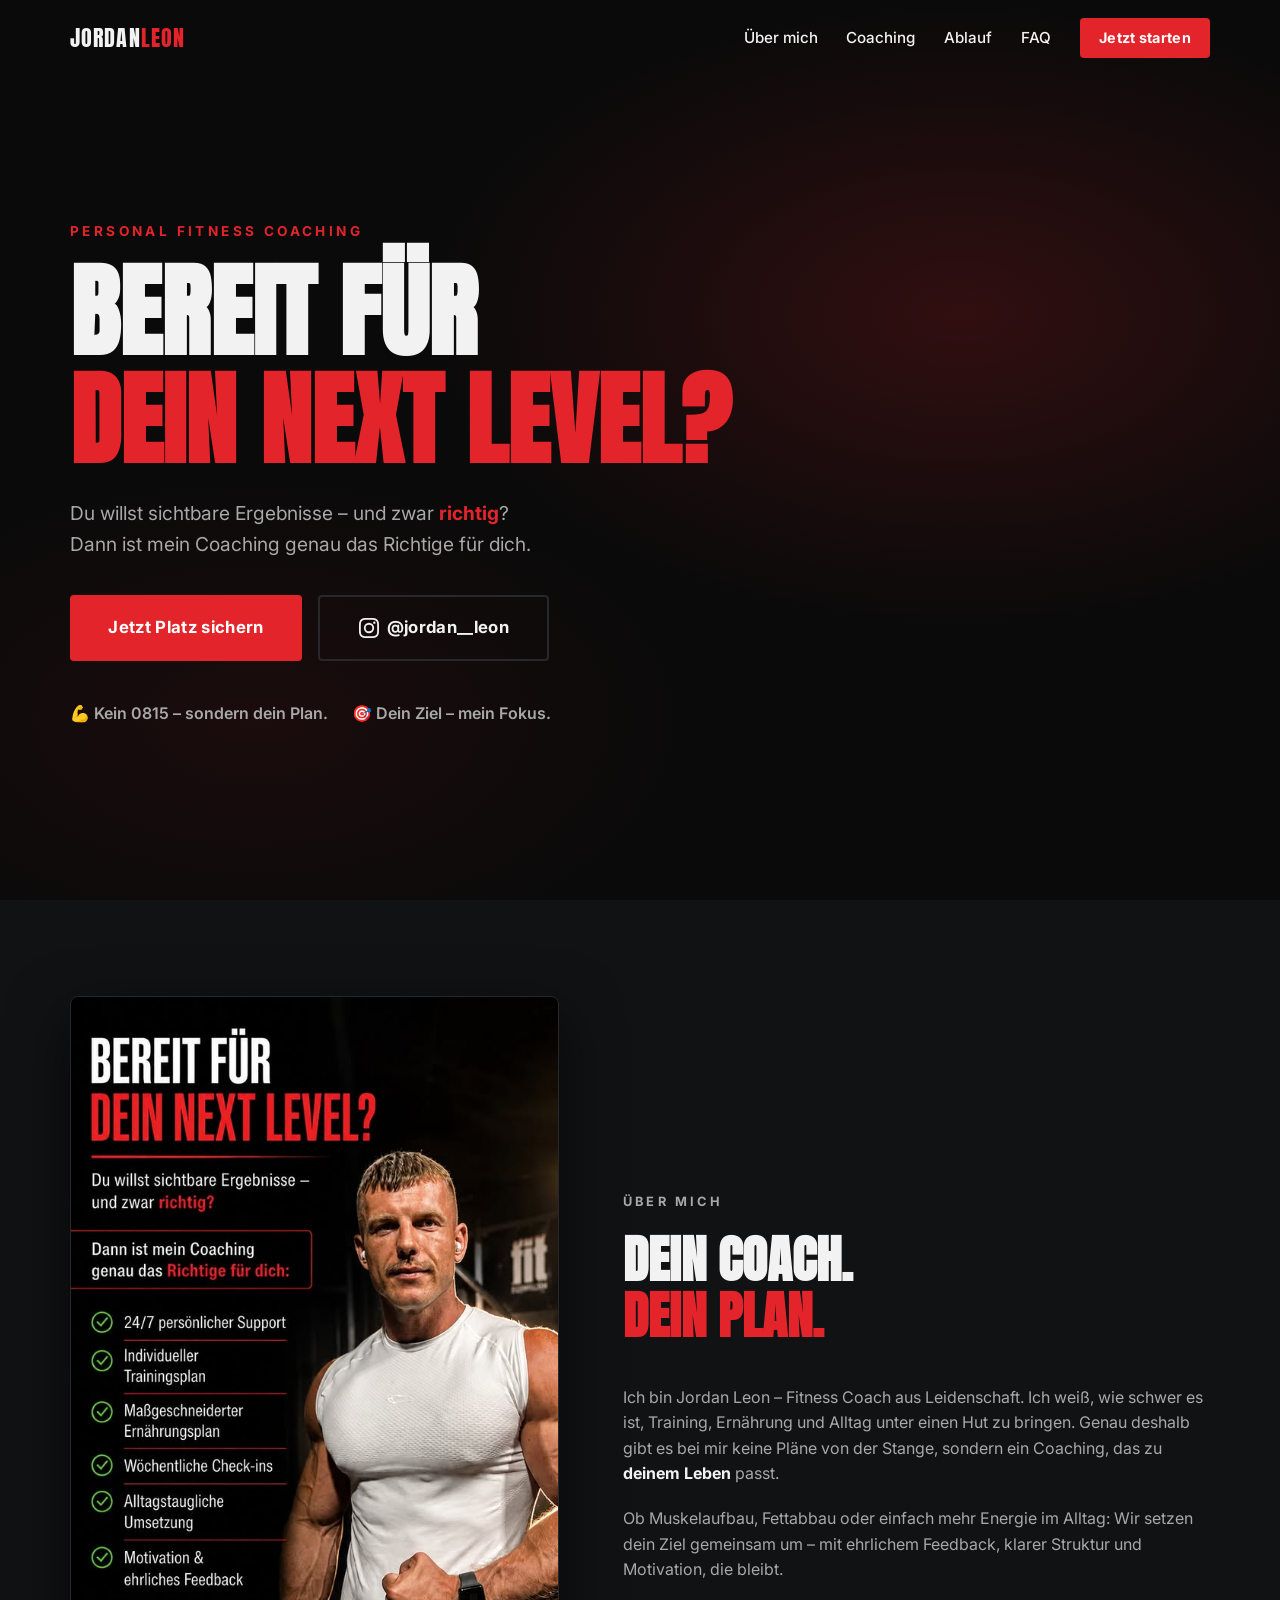
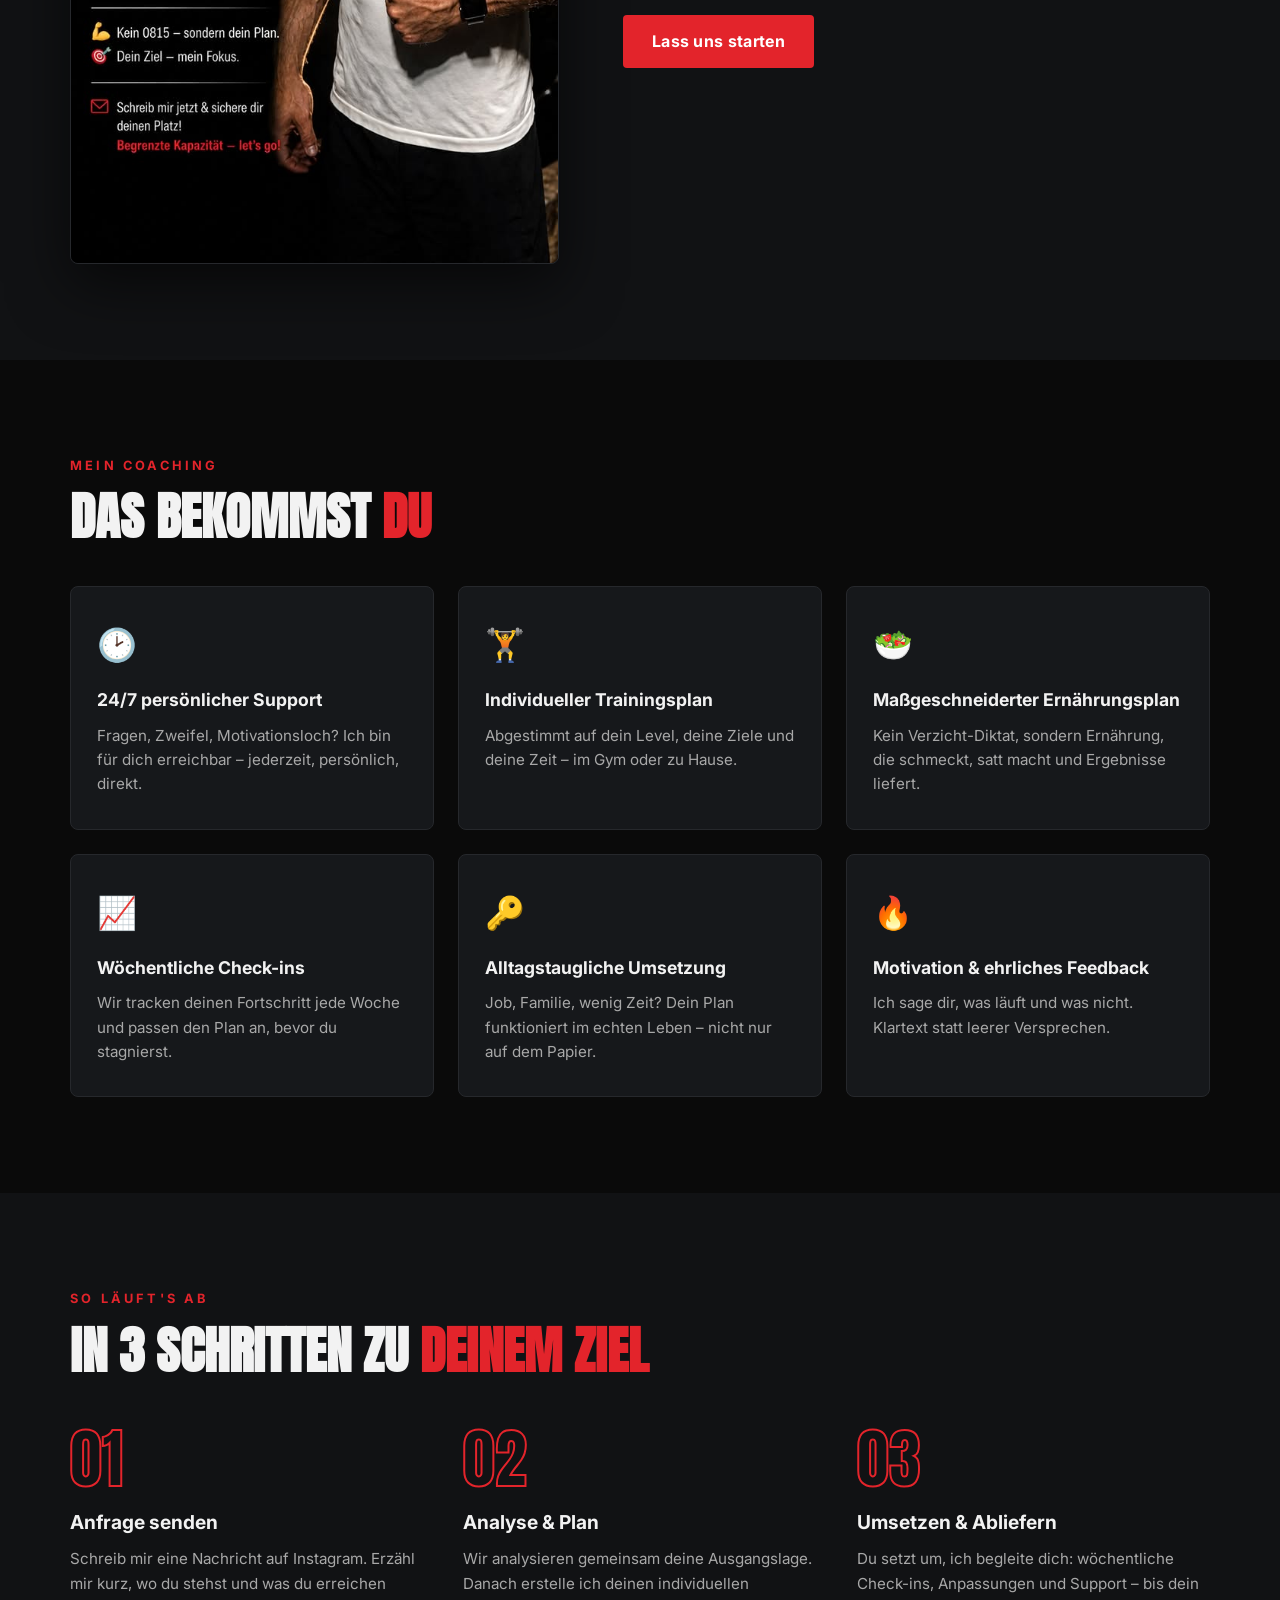
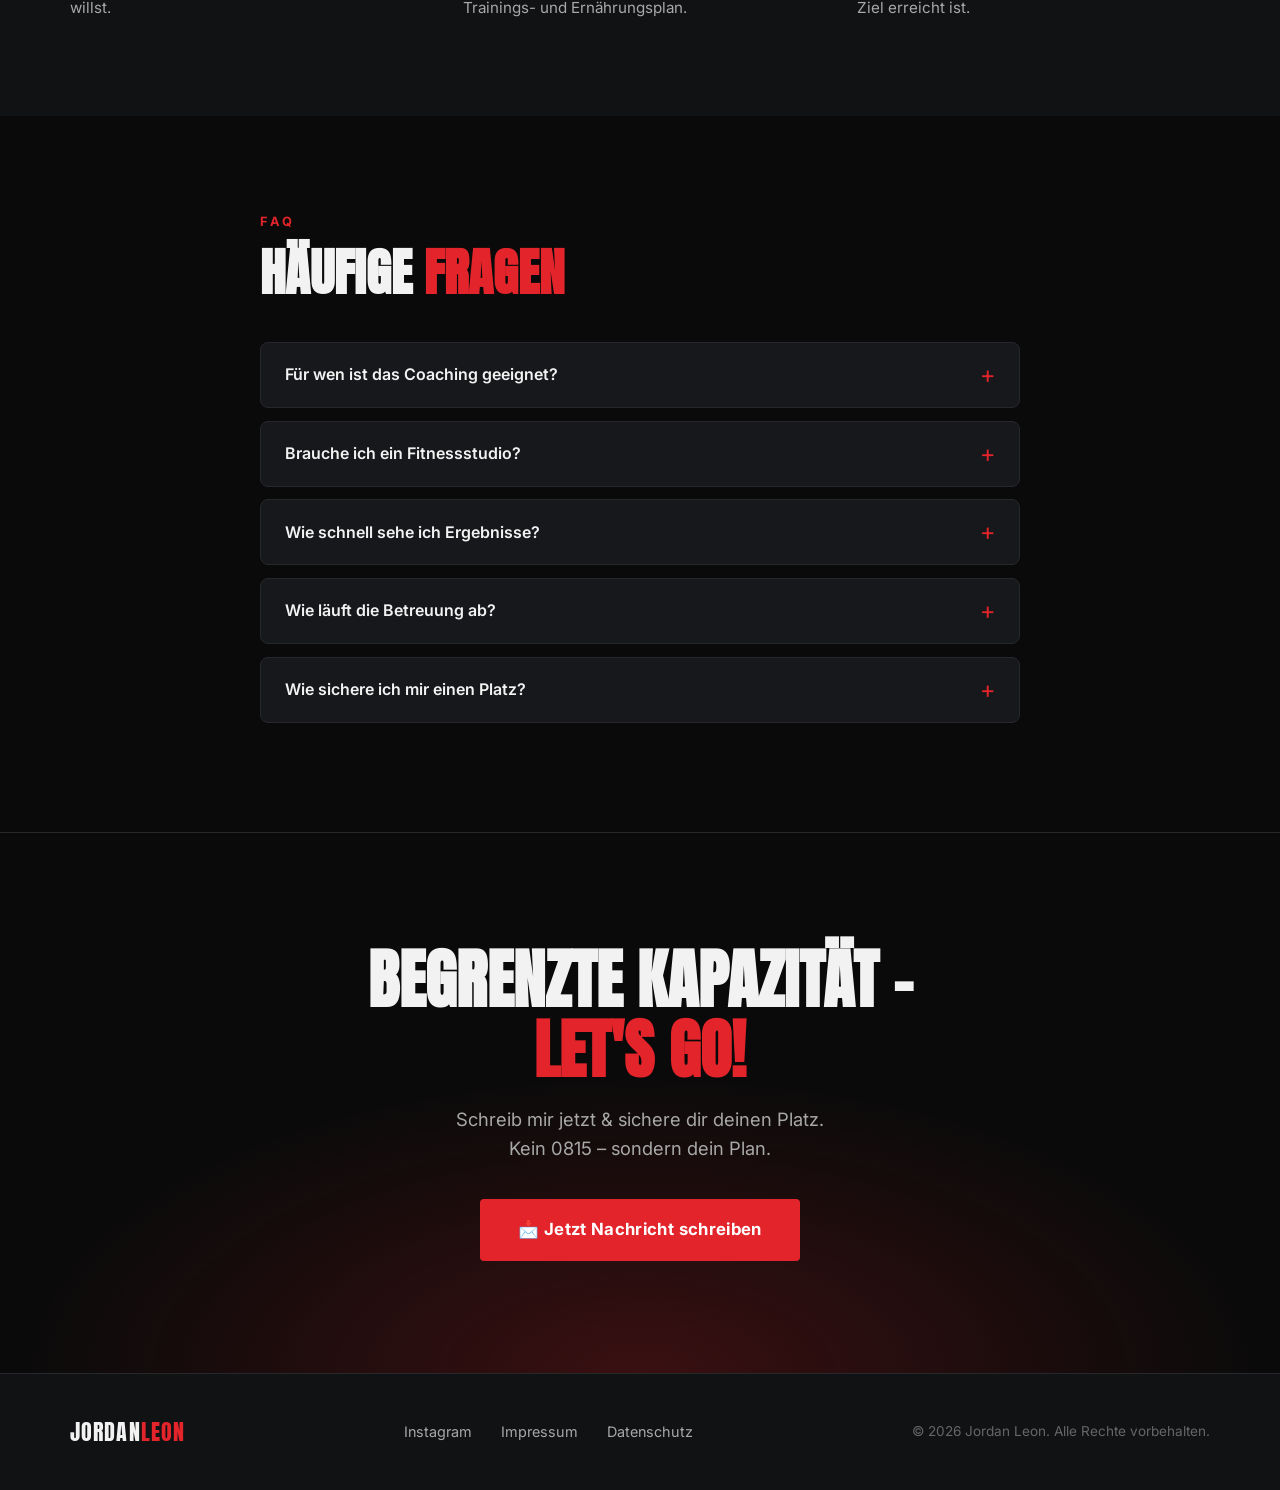
==== index.html @ 32fbd95d "Initial commit: Fitness-Coaching-Website fuer Jordan Leon Co-Authored-By: Claude Opus 4.8 (1M contex" ====
<!DOCTYPE html>
<html lang="de">
<head>
  <meta charset="UTF-8">
  <meta name="viewport" content="width=device-width, initial-scale=1.0">
  <title>Jordan Leon – Fitness Coaching | Bereit für dein Next Level?</title>
  <meta name="description" content="Personal Fitness Coaching mit Jordan Leon: Individueller Trainingsplan, maßgeschneiderter Ernährungsplan, wöchentliche Check-ins und 24/7 Support. Dein Ziel – mein Fokus.">
  <meta property="og:title" content="Jordan Leon – Fitness Coaching">
  <meta property="og:description" content="Du willst sichtbare Ergebnisse – und zwar richtig? Dann ist mein Coaching genau das Richtige für dich.">
  <meta property="og:image" content="assets/coaching-flyer.jpg">
  <link rel="preconnect" href="https://fonts.googleapis.com">
  <link rel="preconnect" href="https://fonts.gstatic.com" crossorigin>
  <link href="https://fonts.googleapis.com/css2?family=Anton&family=Inter:wght@400;500;600;700&display=swap" rel="stylesheet">
  <link rel="stylesheet" href="css/styles.css">
</head>
<body>

  <!-- ===== Navigation ===== -->
  <header class="nav" id="nav">
    <div class="container nav__inner">
      <a href="#top" class="nav__logo">JORDAN<span>LEON</span></a>
      <nav class="nav__links" id="navLinks">
        <a href="#ueber-mich">Über mich</a>
        <a href="#coaching">Coaching</a>
        <a href="#ablauf">Ablauf</a>
        <a href="#faq">FAQ</a>
        <a href="#kontakt" class="btn btn--small">Jetzt starten</a>
      </nav>
      <button class="nav__burger" id="navBurger" aria-label="Menü öffnen" aria-expanded="false">
        <span></span><span></span><span></span>
      </button>
    </div>
  </header>

  <!-- ===== Hero ===== -->
  <section class="hero" id="top">
    <div class="container hero__inner">
      <p class="hero__kicker reveal">Personal Fitness Coaching</p>
      <h1 class="hero__title reveal">BEREIT FÜR<br><span>DEIN NEXT LEVEL?</span></h1>
      <p class="hero__sub reveal">Du willst sichtbare Ergebnisse – und zwar <strong class="accent">richtig</strong>?<br>
        Dann ist mein Coaching genau das Richtige für dich.</p>
      <div class="hero__cta reveal">
        <a href="#kontakt" class="btn btn--big">Jetzt Platz sichern</a>
        <a href="https://www.instagram.com/jordan__leon/" target="_blank" rel="noopener" class="btn btn--ghost btn--big">
          <svg viewBox="0 0 24 24" width="20" height="20" fill="currentColor" aria-hidden="true"><path d="M12 2.16c3.2 0 3.58.01 4.85.07 1.17.05 1.8.25 2.23.41.56.22.96.48 1.38.9.42.42.68.82.9 1.38.16.42.36 1.06.41 2.23.06 1.27.07 1.65.07 4.85s-.01 3.58-.07 4.85c-.05 1.17-.25 1.8-.41 2.23-.22.56-.48.96-.9 1.38-.42.42-.82.68-1.38.9-.42.16-1.06.36-2.23.41-1.27.06-1.65.07-4.85.07s-3.58-.01-4.85-.07c-1.17-.05-1.8-.25-2.23-.41a3.72 3.72 0 0 1-1.38-.9 3.72 3.72 0 0 1-.9-1.38c-.16-.42-.36-1.06-.41-2.23-.06-1.27-.07-1.65-.07-4.85s.01-3.58.07-4.85c.05-1.17.25-1.8.41-2.23.22-.56.48-.96.9-1.38.42-.42.82-.68 1.38-.9.42-.16 1.06-.36 2.23-.41 1.27-.06 1.65-.07 4.85-.07M12 0C8.74 0 8.33.01 7.05.07 5.78.13 4.9.33 4.14.63a5.88 5.88 0 0 0-2.13 1.38A5.88 5.88 0 0 0 .63 4.14C.33 4.9.13 5.78.07 7.05.01 8.33 0 8.74 0 12s.01 3.67.07 4.95c.06 1.27.26 2.15.56 2.91.31.79.72 1.46 1.38 2.13a5.88 5.88 0 0 0 2.13 1.38c.76.3 1.64.5 2.91.56C8.33 23.99 8.74 24 12 24s3.67-.01 4.95-.07c1.27-.06 2.15-.26 2.91-.56a5.88 5.88 0 0 0 2.13-1.38 5.88 5.88 0 0 0 1.38-2.13c.3-.76.5-1.64.56-2.91.06-1.28.07-1.69.07-4.95s-.01-3.67-.07-4.95c-.06-1.27-.26-2.15-.56-2.91a5.88 5.88 0 0 0-1.38-2.13A5.88 5.88 0 0 0 19.86.63c-.76-.3-1.64-.5-2.91-.56C15.67.01 15.26 0 12 0Zm0 5.84A6.16 6.16 0 1 0 18.16 12 6.16 6.16 0 0 0 12 5.84Zm0 10.15A4 4 0 1 1 16 12a4 4 0 0 1-4 4Zm7.85-10.4a1.44 1.44 0 1 1-1.44-1.44 1.44 1.44 0 0 1 1.44 1.44Z"/></svg>
          @jordan__leon
        </a>
      </div>
      <ul class="hero__badges reveal">
        <li>💪 Kein 0815 – sondern dein Plan.</li>
        <li>🎯 Dein Ziel – mein Fokus.</li>
      </ul>
    </div>
  </section>

  <!-- ===== Über mich ===== -->
  <section class="section about" id="ueber-mich">
    <div class="container about__grid">
      <div class="about__image reveal">
        <img src="assets/coaching-flyer.jpg" alt="Jordan Leon – Fitness Coach" loading="lazy">
      </div>
      <div class="about__text">
        <p class="section__kicker reveal">Über mich</p>
        <h2 class="section__title reveal">DEIN COACH.<br><span>DEIN PLAN.</span></h2>
        <p class="reveal">Ich bin Jordan Leon – Fitness Coach aus Leidenschaft. Ich weiß, wie schwer es ist,
          Training, Ernährung und Alltag unter einen Hut zu bringen. Genau deshalb gibt es bei mir keine
          Pläne von der Stange, sondern ein Coaching, das zu <strong>deinem Leben</strong> passt.</p>
        <p class="reveal">Ob Muskelaufbau, Fettabbau oder einfach mehr Energie im Alltag: Wir setzen dein Ziel
          gemeinsam um – mit ehrlichem Feedback, klarer Struktur und Motivation, die bleibt.</p>
        <a href="#kontakt" class="btn reveal">Lass uns starten</a>
      </div>
    </div>
  </section>

  <!-- ===== Coaching Leistungen ===== -->
  <section class="section features" id="coaching">
    <div class="container">
      <p class="section__kicker reveal">Mein Coaching</p>
      <h2 class="section__title reveal">DAS BEKOMMST <span>DU</span></h2>
      <div class="features__grid">
        <article class="card reveal">
          <div class="card__icon">🕑</div>
          <h3>24/7 persönlicher Support</h3>
          <p>Fragen, Zweifel, Motivationsloch? Ich bin für dich erreichbar – jederzeit, persönlich, direkt.</p>
        </article>
        <article class="card reveal">
          <div class="card__icon">🏋️</div>
          <h3>Individueller Trainingsplan</h3>
          <p>Abgestimmt auf dein Level, deine Ziele und deine Zeit – im Gym oder zu Hause.</p>
        </article>
        <article class="card reveal">
          <div class="card__icon">🥗</div>
          <h3>Maßgeschneiderter Ernährungsplan</h3>
          <p>Kein Verzicht-Diktat, sondern Ernährung, die schmeckt, satt macht und Ergebnisse liefert.</p>
        </article>
        <article class="card reveal">
          <div class="card__icon">📈</div>
          <h3>Wöchentliche Check-ins</h3>
          <p>Wir tracken deinen Fortschritt jede Woche und passen den Plan an, bevor du stagnierst.</p>
        </article>
        <article class="card reveal">
          <div class="card__icon">🔑</div>
          <h3>Alltagstaugliche Umsetzung</h3>
          <p>Job, Familie, wenig Zeit? Dein Plan funktioniert im echten Leben – nicht nur auf dem Papier.</p>
        </article>
        <article class="card reveal">
          <div class="card__icon">🔥</div>
          <h3>Motivation & ehrliches Feedback</h3>
          <p>Ich sage dir, was läuft und was nicht. Klartext statt leerer Versprechen.</p>
        </article>
      </div>
    </div>
  </section>

  <!-- ===== Ablauf ===== -->
  <section class="section steps" id="ablauf">
    <div class="container">
      <p class="section__kicker reveal">So läuft's ab</p>
      <h2 class="section__title reveal">IN 3 SCHRITTEN ZU <span>DEINEM ZIEL</span></h2>
      <div class="steps__grid">
        <div class="step reveal">
          <span class="step__num">01</span>
          <h3>Anfrage senden</h3>
          <p>Schreib mir eine Nachricht auf Instagram. Erzähl mir kurz, wo du stehst und was du erreichen willst.</p>
        </div>
        <div class="step reveal">
          <span class="step__num">02</span>
          <h3>Analyse & Plan</h3>
          <p>Wir analysieren gemeinsam deine Ausgangslage. Danach erstelle ich deinen individuellen Trainings- und Ernährungsplan.</p>
        </div>
        <div class="step reveal">
          <span class="step__num">03</span>
          <h3>Umsetzen & Abliefern</h3>
          <p>Du setzt um, ich begleite dich: wöchentliche Check-ins, Anpassungen und Support – bis dein Ziel erreicht ist.</p>
        </div>
      </div>
    </div>
  </section>

  <!-- ===== FAQ ===== -->
  <section class="section faq" id="faq">
    <div class="container container--narrow">
      <p class="section__kicker reveal">FAQ</p>
      <h2 class="section__title reveal">HÄUFIGE <span>FRAGEN</span></h2>
      <details class="faq__item reveal">
        <summary>Für wen ist das Coaching geeignet?</summary>
        <p>Für alle – egal ob Anfänger oder Fortgeschrittene. Der Plan wird zu 100&nbsp;% auf dein Level, dein Ziel und deinen Alltag zugeschnitten.</p>
      </details>
      <details class="faq__item reveal">
        <summary>Brauche ich ein Fitnessstudio?</summary>
        <p>Nein. Dein Trainingsplan wird auf dein Equipment abgestimmt – Gym, Homegym oder Bodyweight.</p>
      </details>
      <details class="faq__item reveal">
        <summary>Wie schnell sehe ich Ergebnisse?</summary>
        <p>Das hängt von Ausgangslage und Konsequenz ab. Mit den wöchentlichen Check-ins stellen wir sicher, dass du kontinuierlich Fortschritte machst – sichtbar und messbar.</p>
      </details>
      <details class="faq__item reveal">
        <summary>Wie läuft die Betreuung ab?</summary>
        <p>Persönlich und direkt: 24/7 Support per Nachricht, wöchentliche Check-ins und laufende Anpassungen deines Plans.</p>
      </details>
      <details class="faq__item reveal">
        <summary>Wie sichere ich mir einen Platz?</summary>
        <p>Schreib mir einfach auf Instagram. Die Kapazität ist begrenzt, damit jeder die volle Betreuung bekommt – also warte nicht zu lange.</p>
      </details>
    </div>
  </section>

  <!-- ===== CTA / Kontakt ===== -->
  <section class="cta" id="kontakt">
    <div class="container cta__inner">
      <h2 class="reveal">BEGRENZTE KAPAZITÄT –<br><span>LET'S GO!</span></h2>
      <p class="reveal">Schreib mir jetzt &amp; sichere dir deinen Platz.<br>Kein 0815 – sondern dein Plan.</p>
      <a href="https://ig.me/m/jordan__leon" target="_blank" rel="noopener" class="btn btn--big reveal">📩 Jetzt Nachricht schreiben</a>
    </div>
  </section>

  <!-- ===== Footer ===== -->
  <footer class="footer">
    <div class="container footer__inner">
      <a href="#top" class="nav__logo">JORDAN<span>LEON</span></a>
      <nav class="footer__links">
        <a href="https://www.instagram.com/jordan__leon/" target="_blank" rel="noopener">Instagram</a>
        <a href="impressum.html">Impressum</a>
        <a href="datenschutz.html">Datenschutz</a>
      </nav>
      <p class="footer__copy">© 2026 Jordan Leon. Alle Rechte vorbehalten.</p>
    </div>
  </footer>

  <script src="js/main.js"></script>
</body>
</html>
---- css/styles.css ----
/* ===== Jordan Leon – Fitness Coaching ===== */

:root {
  --bg: #0a0a0a;
  --bg-alt: #111214;
  --card: #16181b;
  --text: #f2f2f2;
  --muted: #a8a8a8;
  --accent: #e3242b;
  --accent-dark: #b01b21;
  --border: #26282c;
  --font-head: 'Anton', sans-serif;
  --font-body: 'Inter', sans-serif;
}

* { margin: 0; padding: 0; box-sizing: border-box; }

html { scroll-behavior: smooth; }

body {
  background: var(--bg);
  color: var(--text);
  font-family: var(--font-body);
  line-height: 1.6;
  -webkit-font-smoothing: antialiased;
}

img { max-width: 100%; display: block; }

.container {
  width: min(1140px, 92%);
  margin-inline: auto;
}

.container--narrow { max-width: 760px; }

.accent { color: var(--accent); }

/* ===== Buttons ===== */
.btn {
  display: inline-flex;
  align-items: center;
  gap: .5rem;
  background: var(--accent);
  color: #fff;
  font-weight: 700;
  text-decoration: none;
  padding: .85rem 1.8rem;
  border-radius: 4px;
  letter-spacing: .02em;
  transition: background .2s, transform .2s;
}

.btn:hover { background: var(--accent-dark); transform: translateY(-2px); }

.btn--big { padding: 1.1rem 2.4rem; font-size: 1.05rem; }
.btn--small { padding: .55rem 1.2rem; font-size: .9rem; }

.btn--ghost {
  background: transparent;
  border: 2px solid var(--border);
  color: var(--text);
}
.btn--ghost:hover { background: var(--card); border-color: var(--accent); }

/* ===== Navigation ===== */
.nav {
  position: fixed;
  inset: 0 0 auto 0;
  z-index: 100;
  padding: 1.1rem 0;
  transition: background .3s, padding .3s, box-shadow .3s;
}

.nav--scrolled {
  background: rgba(10, 10, 10, .92);
  backdrop-filter: blur(10px);
  padding: .7rem 0;
  box-shadow: 0 2px 20px rgba(0, 0, 0, .5);
}

.nav__inner {
  display: flex;
  align-items: center;
  justify-content: space-between;
}

.nav__logo {
  font-family: var(--font-head);
  font-size: 1.4rem;
  color: var(--text);
  text-decoration: none;
  letter-spacing: .05em;
}

.nav__logo span { color: var(--accent); }

.nav__links {
  display: flex;
  align-items: center;
  gap: 1.8rem;
}

.nav__links a:not(.btn) {
  color: var(--text);
  text-decoration: none;
  font-weight: 500;
  font-size: .95rem;
  transition: color .2s;
}

.nav__links a:not(.btn):hover { color: var(--accent); }

.nav__burger {
  display: none;
  flex-direction: column;
  gap: 5px;
  background: none;
  border: none;
  cursor: pointer;
  padding: 6px;
}

.nav__burger span {
  width: 26px;
  height: 3px;
  background: var(--text);
  border-radius: 2px;
  transition: transform .3s, opacity .3s;
}

/* ===== Hero ===== */
.hero {
  min-height: 100svh;
  display: flex;
  align-items: center;
  position: relative;
  background:
    radial-gradient(ellipse 60% 50% at 75% 35%, rgba(227, 36, 43, .18), transparent 70%),
    radial-gradient(ellipse 50% 40% at 20% 80%, rgba(227, 36, 43, .08), transparent 70%),
    var(--bg);
  padding: 7rem 0 4rem;
}

.hero__kicker {
  color: var(--accent);
  font-weight: 700;
  text-transform: uppercase;
  letter-spacing: .25em;
  font-size: .85rem;
  margin-bottom: 1rem;
}

.hero__title {
  font-family: var(--font-head);
  font-size: clamp(3rem, 8vw, 6.5rem);
  line-height: 1.05;
  text-transform: uppercase;
  margin-bottom: 1.5rem;
}

.hero__title span { color: var(--accent); }

.hero__sub {
  font-size: 1.2rem;
  color: var(--muted);
  margin-bottom: 2.2rem;
  max-width: 560px;
}

.hero__cta {
  display: flex;
  flex-wrap: wrap;
  gap: 1rem;
  margin-bottom: 2.5rem;
}

.hero__badges {
  list-style: none;
  display: flex;
  flex-wrap: wrap;
  gap: 1.5rem;
  color: var(--muted);
  font-weight: 600;
}

/* ===== Sections ===== */
.section { padding: 6rem 0; }

.section__kicker {
  color: var(--accent);
  font-weight: 700;
  text-transform: uppercase;
  letter-spacing: .25em;
  font-size: .8rem;
  margin-bottom: .8rem;
}

.section__title {
  font-family: var(--font-head);
  font-size: clamp(2rem, 5vw, 3.2rem);
  text-transform: uppercase;
  line-height: 1.1;
  margin-bottom: 2.5rem;
}

.section__title span { color: var(--accent); }

/* ===== About ===== */
.about { background: var(--bg-alt); }

.about__grid {
  display: grid;
  grid-template-columns: 1fr 1.2fr;
  gap: 4rem;
  align-items: center;
}

.about__image img {
  border-radius: 8px;
  box-shadow: 0 20px 60px rgba(0, 0, 0, .6);
  border: 1px solid var(--border);
}

.about__text p { color: var(--muted); margin-bottom: 1.2rem; }
.about__text strong { color: var(--text); }
.about__text .btn { margin-top: .8rem; }

/* ===== Features ===== */
.features__grid {
  display: grid;
  grid-template-columns: repeat(3, 1fr);
  gap: 1.5rem;
}

.card {
  background: var(--card);
  border: 1px solid var(--border);
  border-radius: 8px;
  padding: 2rem 1.6rem;
  transition: transform .25s, border-color .25s;
}

.card:hover {
  transform: translateY(-6px);
  border-color: var(--accent);
}

.card__icon { font-size: 2rem; margin-bottom: 1rem; }

.card h3 {
  font-size: 1.1rem;
  margin-bottom: .6rem;
  font-weight: 700;
}

.card p { color: var(--muted); font-size: .95rem; }

/* ===== Steps ===== */
.steps { background: var(--bg-alt); }

.steps__grid {
  display: grid;
  grid-template-columns: repeat(3, 1fr);
  gap: 2.5rem;
}

.step { position: relative; padding-top: .5rem; }

.step__num {
  font-family: var(--font-head);
  font-size: 4rem;
  color: transparent;
  -webkit-text-stroke: 2px var(--accent);
  display: block;
  line-height: 1;
  margin-bottom: 1rem;
}

.step h3 { font-size: 1.2rem; margin-bottom: .6rem; }
.step p { color: var(--muted); font-size: .95rem; }

/* ===== FAQ ===== */
.faq__item {
  background: var(--card);
  border: 1px solid var(--border);
  border-radius: 8px;
  margin-bottom: .8rem;
  overflow: hidden;
}

.faq__item summary {
  cursor: pointer;
  padding: 1.2rem 1.5rem;
  font-weight: 600;
  list-style: none;
  position: relative;
  padding-right: 3rem;
}

.faq__item summary::-webkit-details-marker { display: none; }

.faq__item summary::after {
  content: '+';
  position: absolute;
  right: 1.5rem;
  top: 50%;
  transform: translateY(-50%);
  color: var(--accent);
  font-size: 1.5rem;
  font-weight: 400;
  transition: transform .25s;
}

.faq__item[open] summary::after { transform: translateY(-50%) rotate(45deg); }

.faq__item p {
  padding: 0 1.5rem 1.2rem;
  color: var(--muted);
}

/* ===== CTA ===== */
.cta {
  padding: 7rem 0;
  text-align: center;
  background:
    radial-gradient(ellipse 70% 80% at 50% 100%, rgba(227, 36, 43, .22), transparent 70%),
    var(--bg);
  border-top: 1px solid var(--border);
}

.cta h2 {
  font-family: var(--font-head);
  font-size: clamp(2.2rem, 6vw, 4rem);
  text-transform: uppercase;
  line-height: 1.1;
  margin-bottom: 1.2rem;
}

.cta h2 span { color: var(--accent); }

.cta p {
  color: var(--muted);
  font-size: 1.15rem;
  margin-bottom: 2.2rem;
}

/* ===== Footer ===== */
.footer {
  border-top: 1px solid var(--border);
  padding: 2.5rem 0;
  background: var(--bg-alt);
}

.footer__inner {
  display: flex;
  flex-wrap: wrap;
  align-items: center;
  justify-content: space-between;
  gap: 1.2rem;
}

.footer__links { display: flex; gap: 1.8rem; }

.footer__links a {
  color: var(--muted);
  text-decoration: none;
  font-size: .9rem;
  transition: color .2s;
}

.footer__links a:hover { color: var(--accent); }

.footer__copy { color: #666; font-size: .85rem; }

/* ===== Reveal-Animation ===== */
.reveal {
  opacity: 0;
  transform: translateY(28px);
  transition: opacity .7s ease, transform .7s ease;
}

.reveal.is-visible {
  opacity: 1;
  transform: none;
}

@media (prefers-reduced-motion: reduce) {
  .reveal { opacity: 1; transform: none; transition: none; }
  html { scroll-behavior: auto; }
}

/* ===== Responsive ===== */
@media (max-width: 900px) {
  .about__grid { grid-template-columns: 1fr; gap: 2.5rem; }
  .about__image { max-width: 420px; margin-inline: auto; }
  .features__grid { grid-template-columns: repeat(2, 1fr); }
  .steps__grid { grid-template-columns: 1fr; gap: 2rem; }
}

@media (max-width: 640px) {
  .nav__burger { display: flex; }

  .nav__links {
    position: fixed;
    top: 0;
    right: 0;
    height: 100vh;
    width: min(320px, 80vw);
    background: var(--bg-alt);
    flex-direction: column;
    justify-content: center;
    padding: 2rem;
    transform: translateX(100%);
    transition: transform .3s ease;
    border-left: 1px solid var(--border);
  }

  .nav__links.is-open { transform: translateX(0); }

  .nav__burger.is-open span:nth-child(1) { transform: translateY(8px) rotate(45deg); }
  .nav__burger.is-open span:nth-child(2) { opacity: 0; }
  .nav__burger.is-open span:nth-child(3) { transform: translateY(-8px) rotate(-45deg); }

  .nav__burger { position: relative; z-index: 110; }

  .features__grid { grid-template-columns: 1fr; }
  .section { padding: 4rem 0; }
  .hero__cta .btn { width: 100%; justify-content: center; }
}
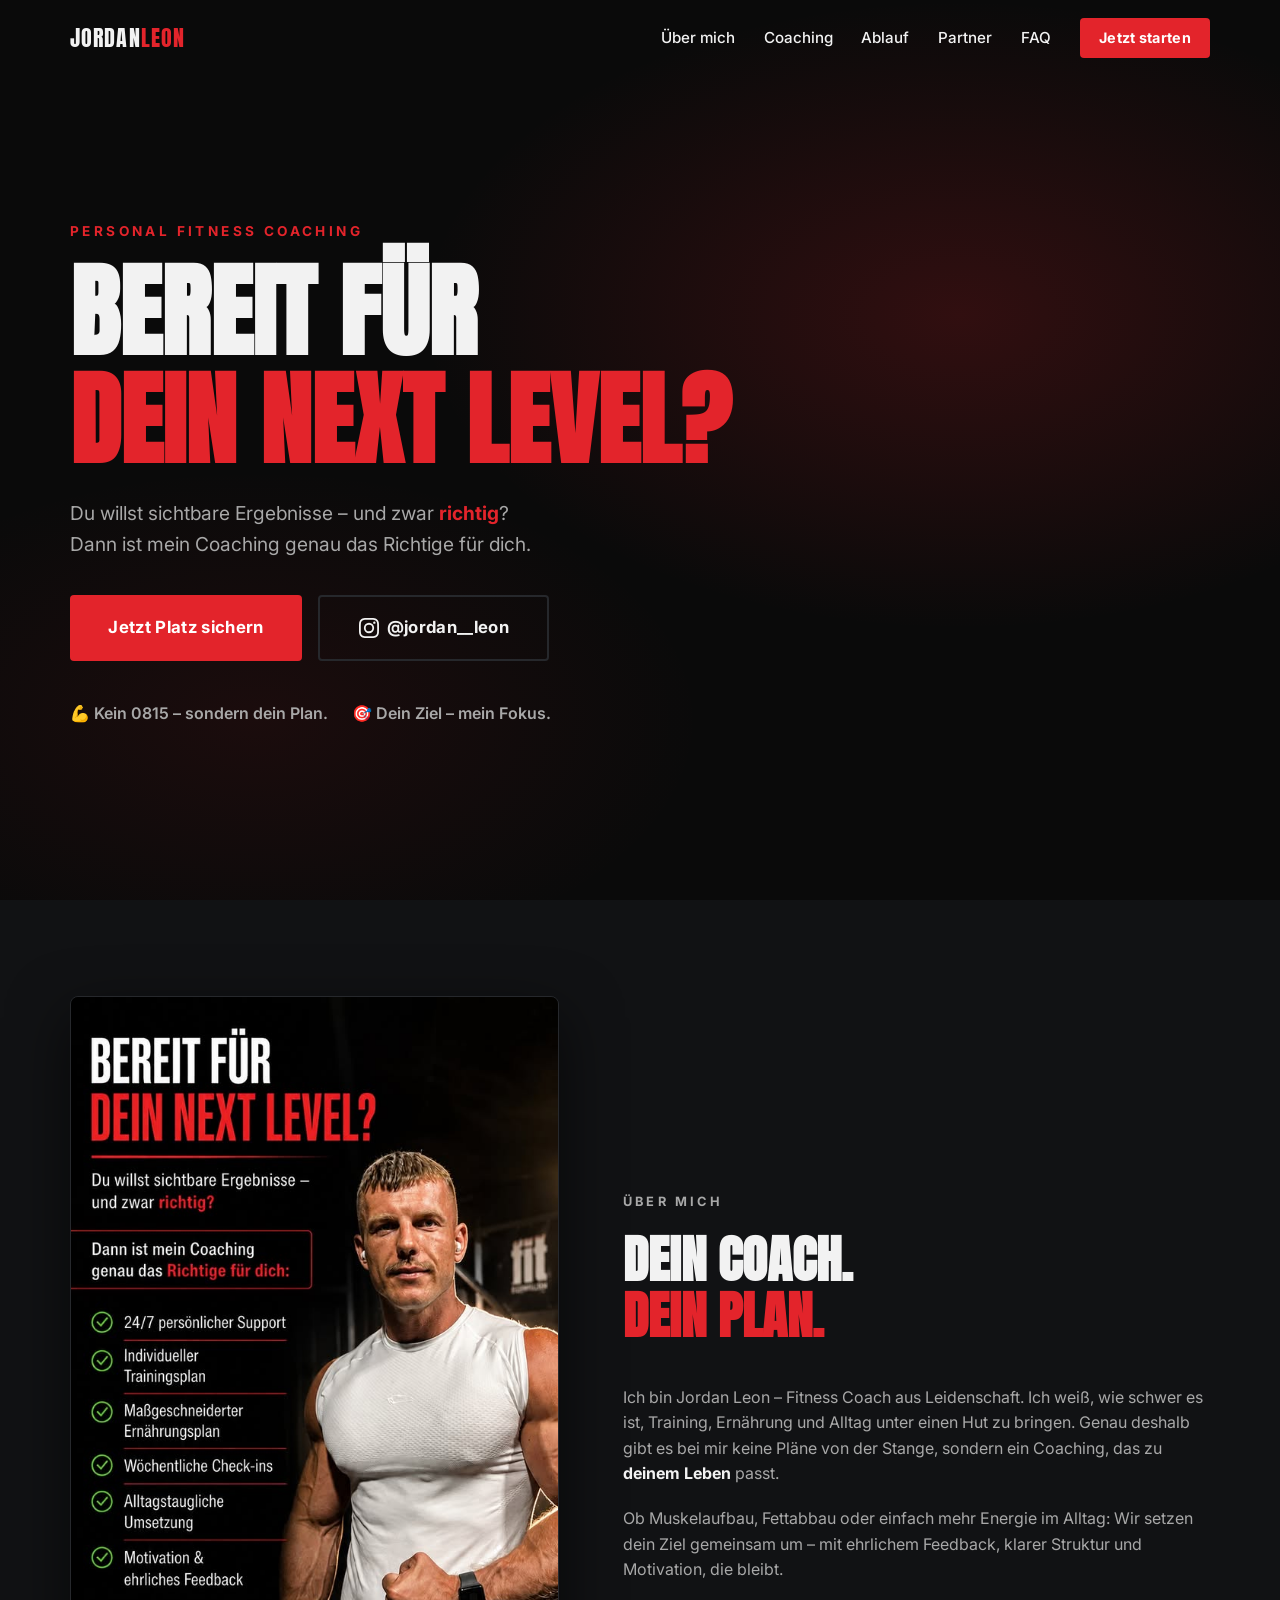
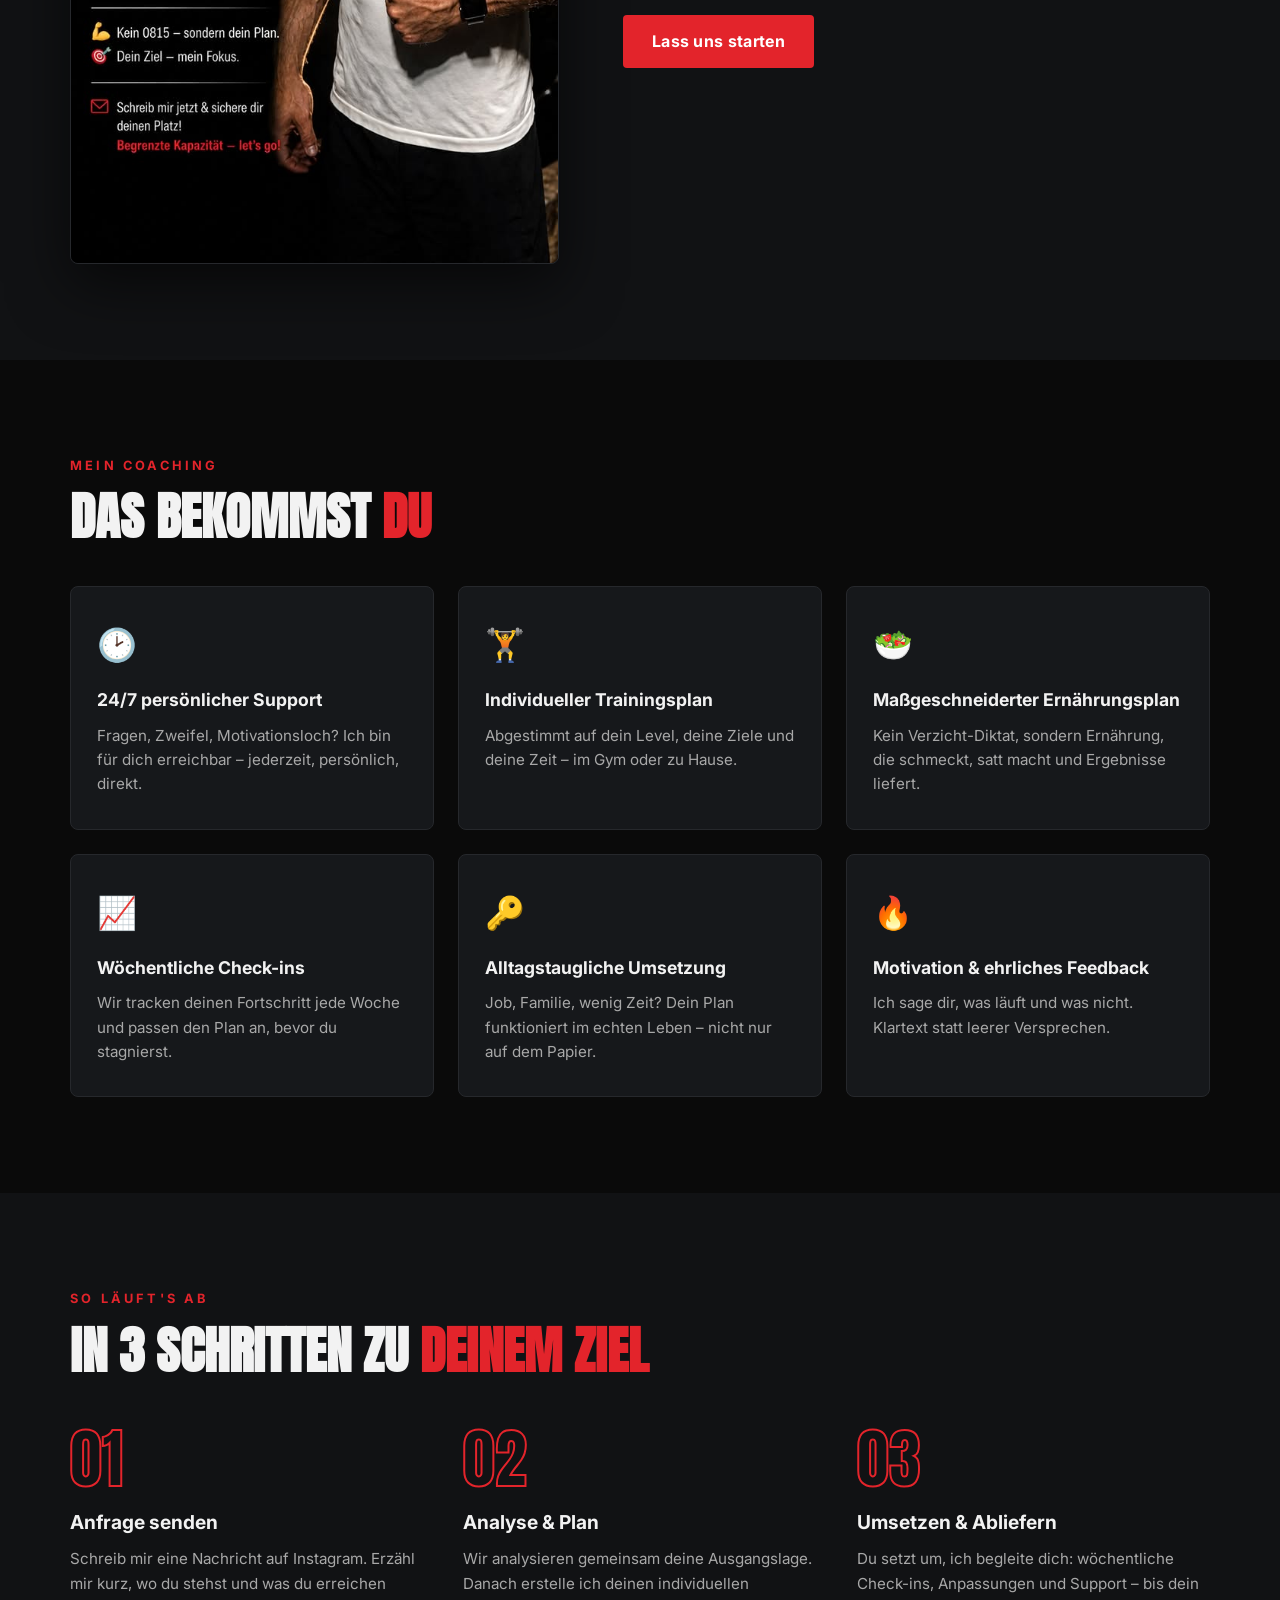
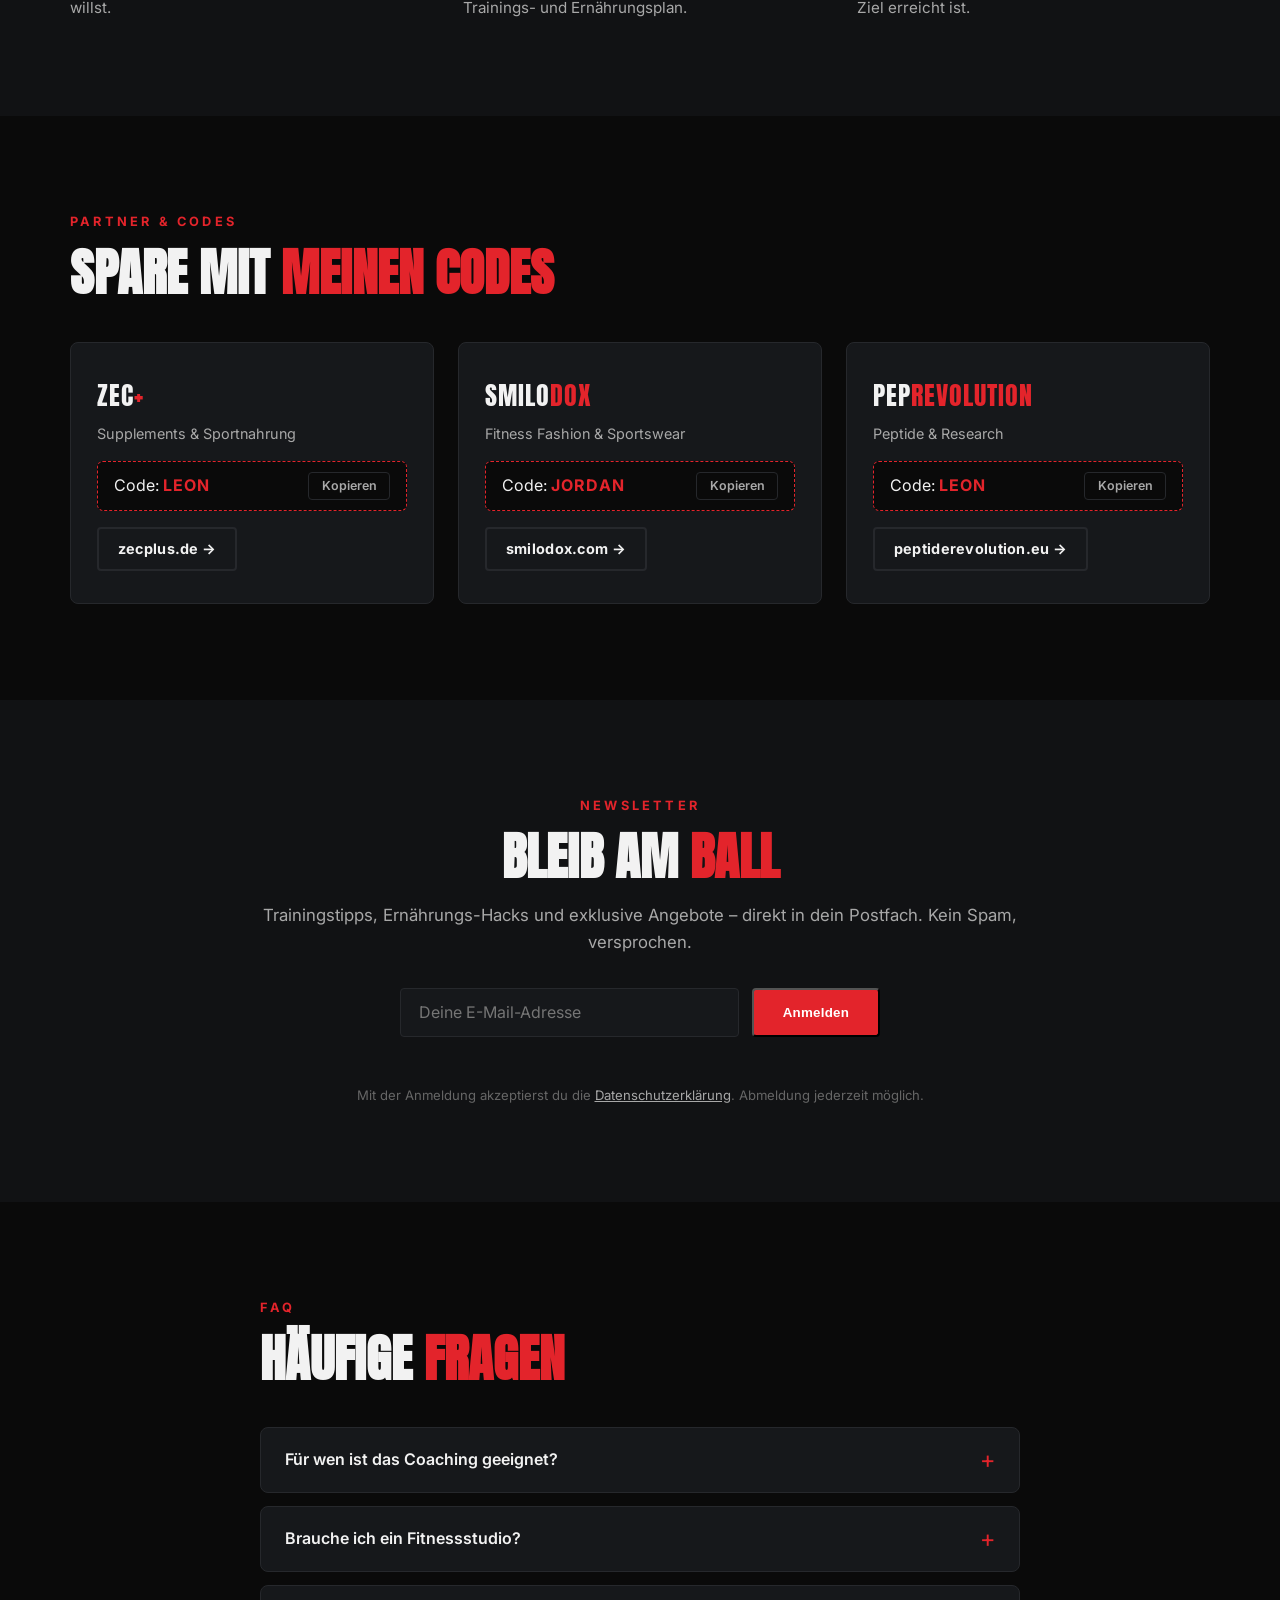
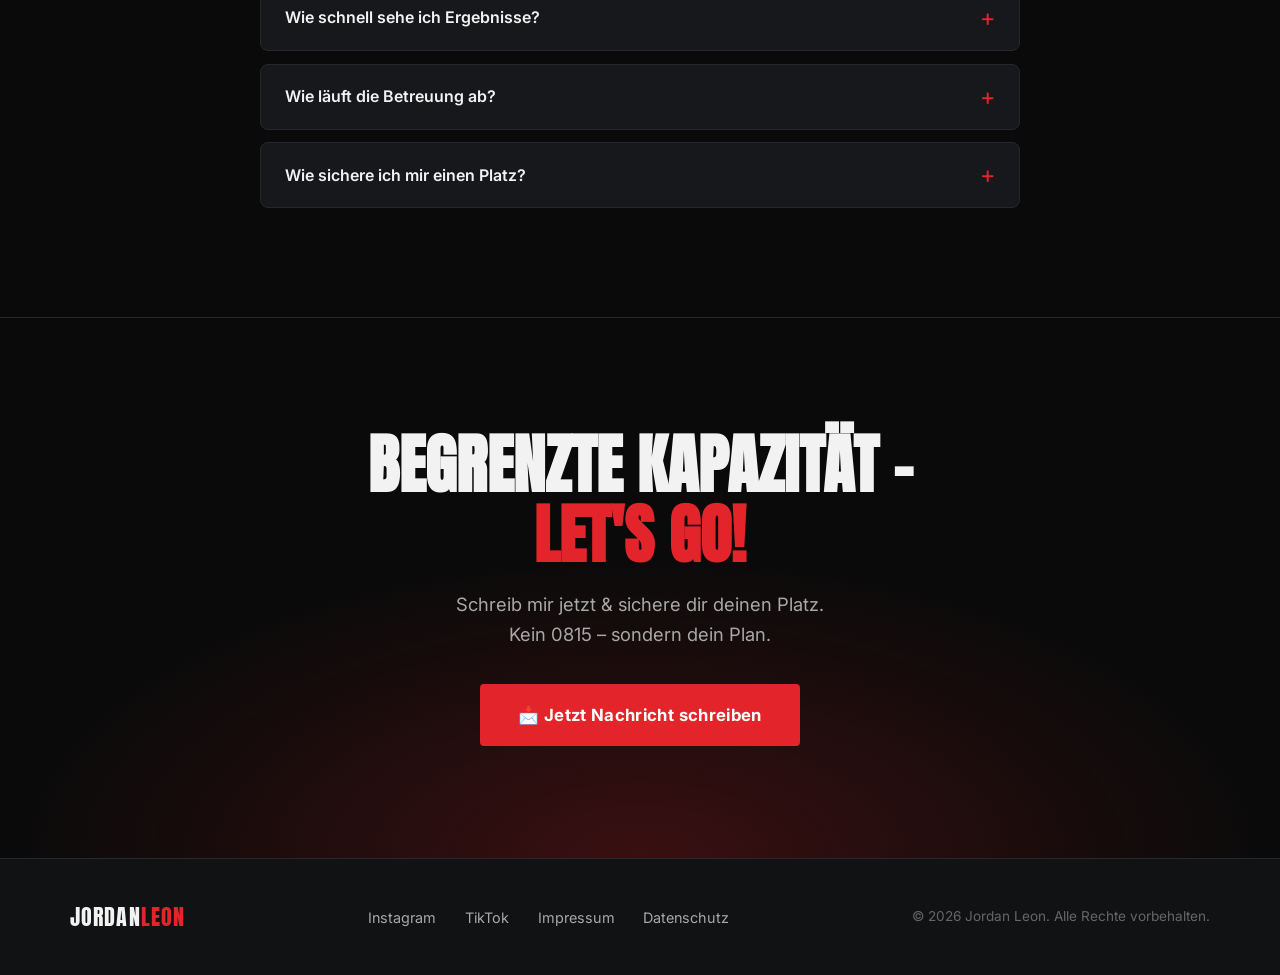
==== commit 37e29978: "Partner-Sektion mit Rabattcodes, Newsletter-Anmeldung und TikTok-Link - Partner & Codes: Zec+ (LEON)" ====
--- a/index.html
+++ b/index.html
@@ -23,6 +23,7 @@
         <a href="#ueber-mich">Über mich</a>
         <a href="#coaching">Coaching</a>
         <a href="#ablauf">Ablauf</a>
+        <a href="#partner">Partner</a>
         <a href="#faq">FAQ</a>
         <a href="#kontakt" class="btn btn--small">Jetzt starten</a>
       </nav>
@@ -137,6 +138,58 @@
     </div>
   </section>
 
+  <!-- ===== Partner & Codes ===== -->
+  <section class="section sponsors" id="partner">
+    <div class="container">
+      <p class="section__kicker reveal">Partner & Codes</p>
+      <h2 class="section__title reveal">SPARE MIT <span>MEINEN CODES</span></h2>
+      <div class="sponsors__grid">
+        <article class="sponsor reveal">
+          <div class="sponsor__brand">ZEC<span>+</span></div>
+          <p class="sponsor__desc">Supplements & Sportnahrung</p>
+          <div class="sponsor__code">
+            <span>Code: <strong>LEON</strong></span>
+            <button class="sponsor__copy" data-code="LEON" aria-label="Code LEON kopieren">Kopieren</button>
+          </div>
+          <a href="https://www.zecplus.de" target="_blank" rel="noopener sponsored" class="btn btn--ghost btn--small">zecplus.de →</a>
+        </article>
+        <article class="sponsor reveal">
+          <div class="sponsor__brand">SMILO<span>DOX</span></div>
+          <p class="sponsor__desc">Fitness Fashion & Sportswear</p>
+          <div class="sponsor__code">
+            <span>Code: <strong>JORDAN</strong></span>
+            <button class="sponsor__copy" data-code="JORDAN" aria-label="Code JORDAN kopieren">Kopieren</button>
+          </div>
+          <a href="https://smilodox.com" target="_blank" rel="noopener sponsored" class="btn btn--ghost btn--small">smilodox.com →</a>
+        </article>
+        <article class="sponsor reveal">
+          <div class="sponsor__brand">PEP<span>REVOLUTION</span></div>
+          <p class="sponsor__desc">Peptide & Research</p>
+          <div class="sponsor__code">
+            <span>Code: <strong>LEON</strong></span>
+            <button class="sponsor__copy" data-code="LEON" aria-label="Code LEON kopieren">Kopieren</button>
+          </div>
+          <a href="https://www.peptiderevolution.eu/product-category/peptides/page/2" target="_blank" rel="noopener sponsored" class="btn btn--ghost btn--small">peptiderevolution.eu →</a>
+        </article>
+      </div>
+    </div>
+  </section>
+
+  <!-- ===== Newsletter ===== -->
+  <section class="section newsletter" id="newsletter">
+    <div class="container container--narrow newsletter__inner">
+      <p class="section__kicker reveal">Newsletter</p>
+      <h2 class="section__title reveal">BLEIB AM <span>BALL</span></h2>
+      <p class="newsletter__sub reveal">Trainingstipps, Ernährungs-Hacks und exklusive Angebote – direkt in dein Postfach. Kein Spam, versprochen.</p>
+      <form class="newsletter__form reveal" id="newsletterForm" novalidate>
+        <input type="email" name="email" id="newsletterEmail" placeholder="Deine E-Mail-Adresse" required autocomplete="email" aria-label="E-Mail-Adresse">
+        <button type="submit" class="btn">Anmelden</button>
+      </form>
+      <p class="newsletter__msg" id="newsletterMsg" role="status" aria-live="polite"></p>
+      <p class="newsletter__privacy reveal">Mit der Anmeldung akzeptierst du die <a href="datenschutz.html">Datenschutzerklärung</a>. Abmeldung jederzeit möglich.</p>
+    </div>
+  </section>
+
   <!-- ===== FAQ ===== -->
   <section class="section faq" id="faq">
     <div class="container container--narrow">
@@ -180,6 +233,7 @@
       <a href="#top" class="nav__logo">JORDAN<span>LEON</span></a>
       <nav class="footer__links">
         <a href="https://www.instagram.com/jordan__leon/" target="_blank" rel="noopener">Instagram</a>
+        <a href="https://www.tiktok.com/@jordan_leon10" target="_blank" rel="noopener">TikTok</a>
         <a href="impressum.html">Impressum</a>
         <a href="datenschutz.html">Datenschutz</a>
       </nav>
--- a/css/styles.css
+++ b/css/styles.css
@@ -280,6 +280,126 @@
 .step h3 { font-size: 1.2rem; margin-bottom: .6rem; }
 .step p { color: var(--muted); font-size: .95rem; }
 
+/* ===== Sponsoren / Partner ===== */
+.sponsors__grid {
+  display: grid;
+  grid-template-columns: repeat(3, 1fr);
+  gap: 1.5rem;
+}
+
+.sponsor {
+  background: var(--card);
+  border: 1px solid var(--border);
+  border-radius: 8px;
+  padding: 2rem 1.6rem;
+  display: flex;
+  flex-direction: column;
+  align-items: flex-start;
+  gap: 1rem;
+  transition: transform .25s, border-color .25s;
+}
+
+.sponsor:hover {
+  transform: translateY(-6px);
+  border-color: var(--accent);
+}
+
+.sponsor__brand {
+  font-family: var(--font-head);
+  font-size: 1.6rem;
+  letter-spacing: .04em;
+}
+
+.sponsor__brand span { color: var(--accent); }
+
+.sponsor__desc {
+  color: var(--muted);
+  font-size: .9rem;
+  margin-top: -.6rem;
+}
+
+.sponsor__code {
+  display: flex;
+  align-items: center;
+  gap: .8rem;
+  background: var(--bg);
+  border: 1px dashed var(--accent);
+  border-radius: 6px;
+  padding: .6rem 1rem;
+  width: 100%;
+  justify-content: space-between;
+}
+
+.sponsor__code strong {
+  color: var(--accent);
+  letter-spacing: .08em;
+}
+
+.sponsor__copy {
+  background: none;
+  border: 1px solid var(--border);
+  color: var(--muted);
+  font-family: var(--font-body);
+  font-size: .78rem;
+  font-weight: 600;
+  padding: .35rem .8rem;
+  border-radius: 4px;
+  cursor: pointer;
+  transition: color .2s, border-color .2s;
+}
+
+.sponsor__copy:hover { color: var(--text); border-color: var(--accent); }
+.sponsor__copy.is-copied { color: #2ecc71; border-color: #2ecc71; }
+
+/* ===== Newsletter ===== */
+.newsletter { background: var(--bg-alt); text-align: center; }
+
+.newsletter__inner .section__title { margin-bottom: 1rem; }
+
+.newsletter__sub {
+  color: var(--muted);
+  margin-bottom: 2rem;
+  font-size: 1.05rem;
+}
+
+.newsletter__form {
+  display: flex;
+  gap: .8rem;
+  max-width: 480px;
+  margin: 0 auto 1rem;
+}
+
+.newsletter__form input {
+  flex: 1;
+  background: var(--card);
+  border: 1px solid var(--border);
+  border-radius: 4px;
+  color: var(--text);
+  font-family: var(--font-body);
+  font-size: 1rem;
+  padding: .85rem 1.1rem;
+  outline: none;
+  transition: border-color .2s;
+}
+
+.newsletter__form input:focus { border-color: var(--accent); }
+
+.newsletter__msg {
+  min-height: 1.4rem;
+  font-weight: 600;
+  margin-bottom: .6rem;
+}
+
+.newsletter__msg.is-ok { color: #2ecc71; }
+.newsletter__msg.is-error { color: var(--accent); }
+
+.newsletter__privacy {
+  color: #666;
+  font-size: .82rem;
+}
+
+.newsletter__privacy a { color: var(--muted); }
+
 /* ===== FAQ ===== */
 .faq__item {
   background: var(--card);
@@ -395,6 +515,7 @@
   .about__grid { grid-template-columns: 1fr; gap: 2.5rem; }
   .about__image { max-width: 420px; margin-inline: auto; }
   .features__grid { grid-template-columns: repeat(2, 1fr); }
+  .sponsors__grid { grid-template-columns: 1fr; }
   .steps__grid { grid-template-columns: 1fr; gap: 2rem; }
 }
 
@@ -427,4 +548,6 @@
   .features__grid { grid-template-columns: 1fr; }
   .section { padding: 4rem 0; }
   .hero__cta .btn { width: 100%; justify-content: center; }
-}
+  .newsletter__form { flex-direction: column; }
+  .newsletter__form .btn { justify-content: center; }
+}
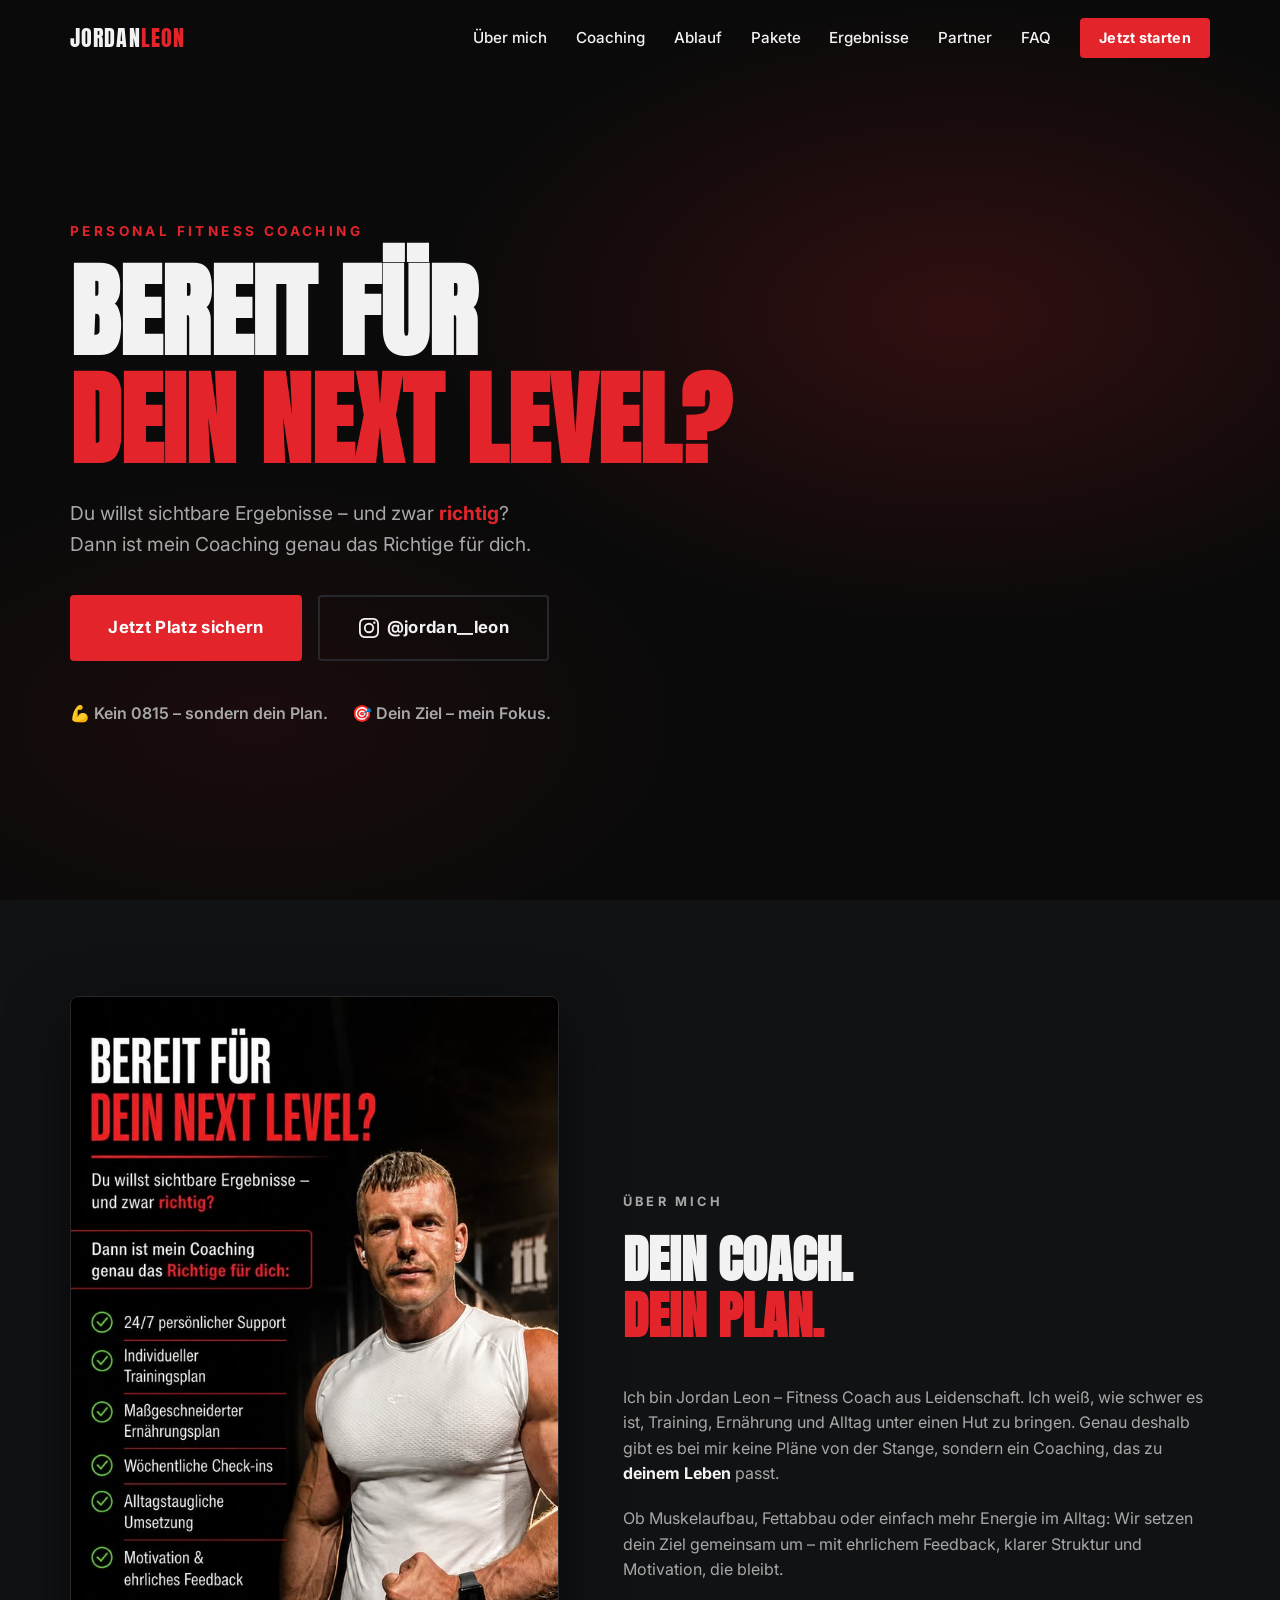
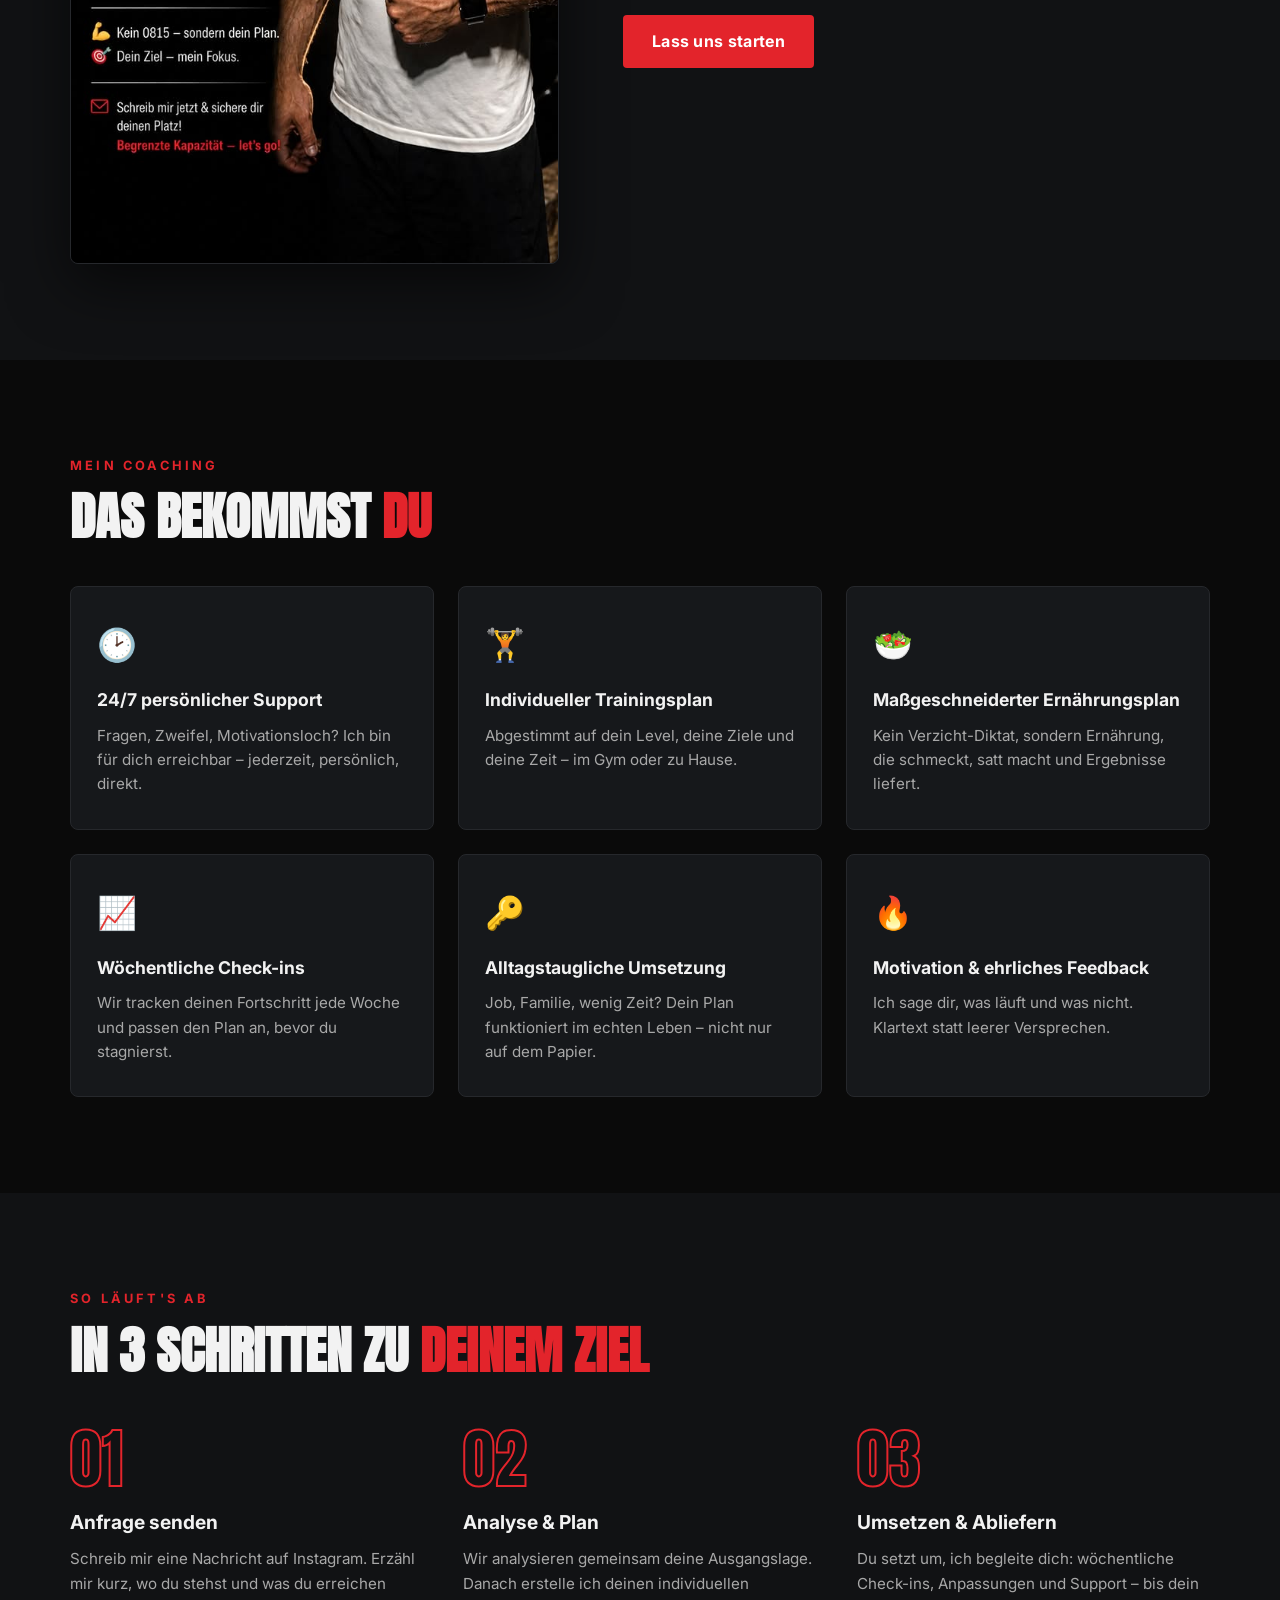
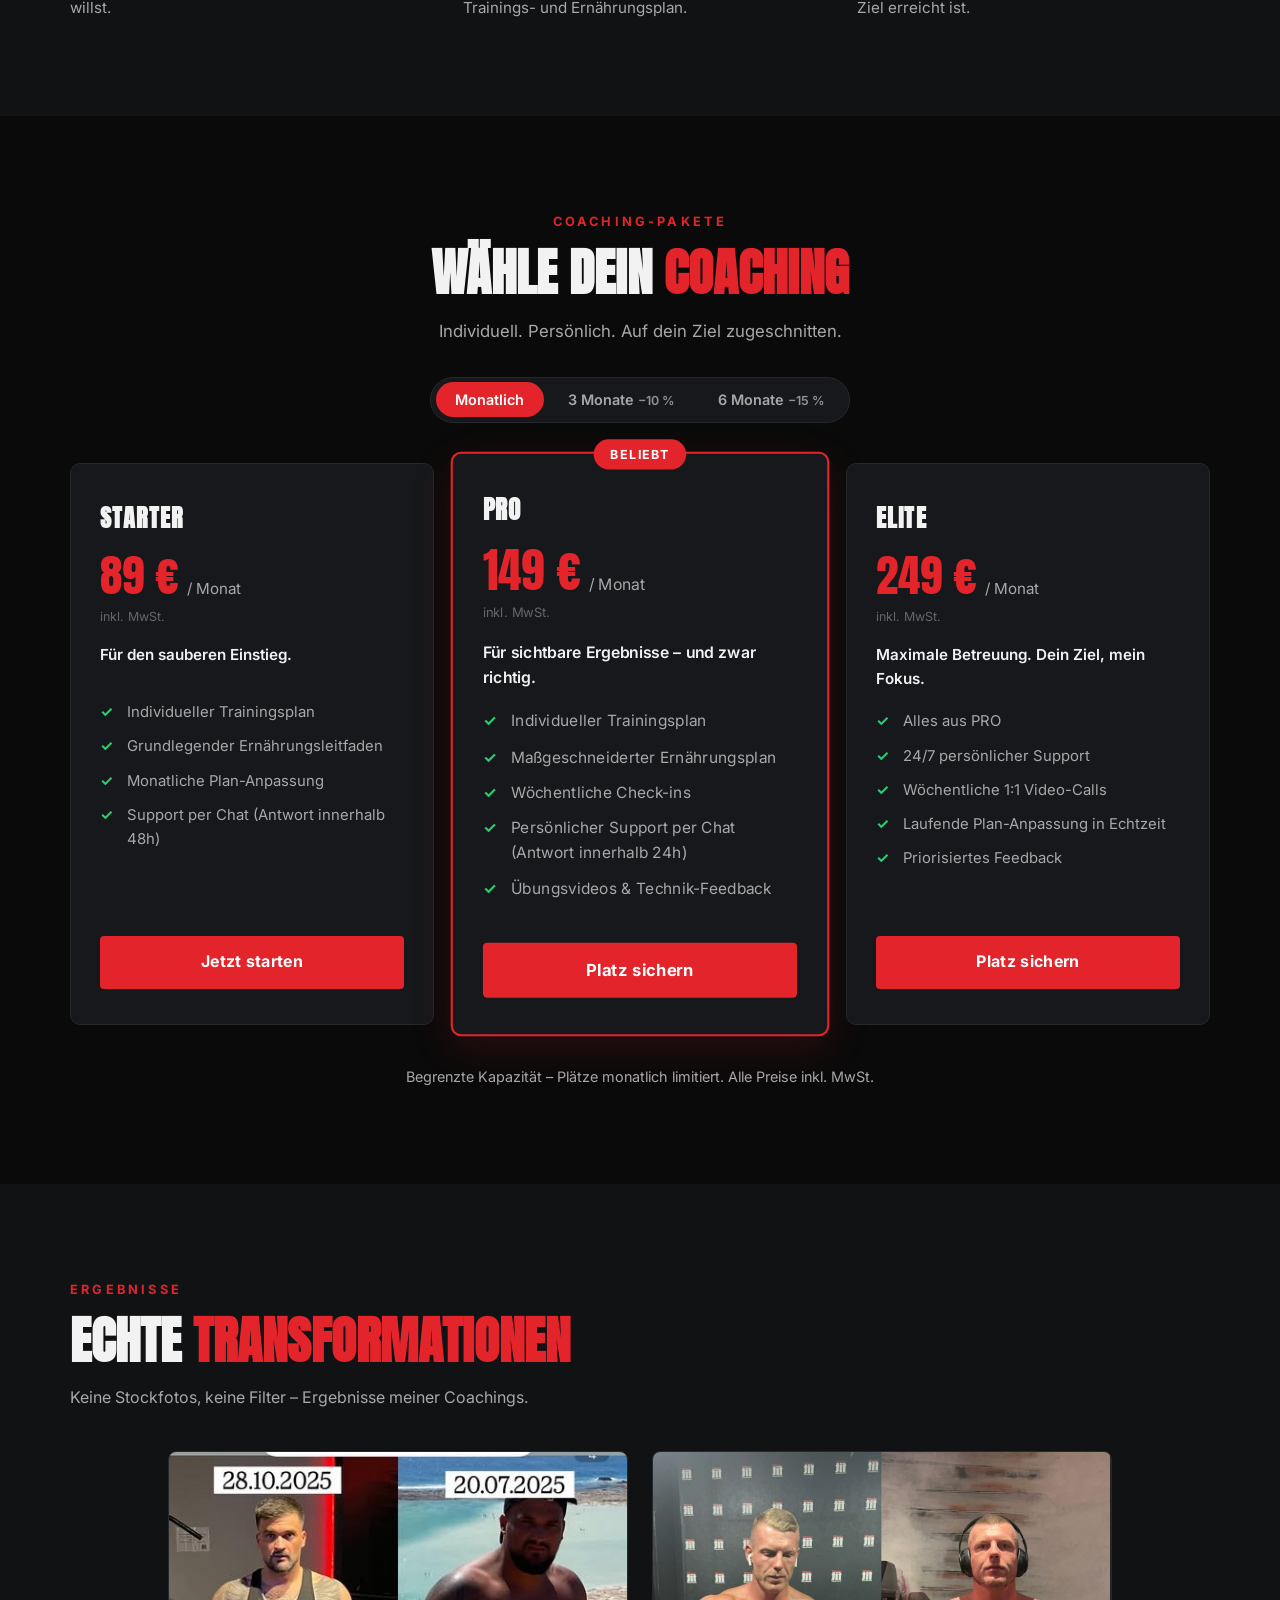
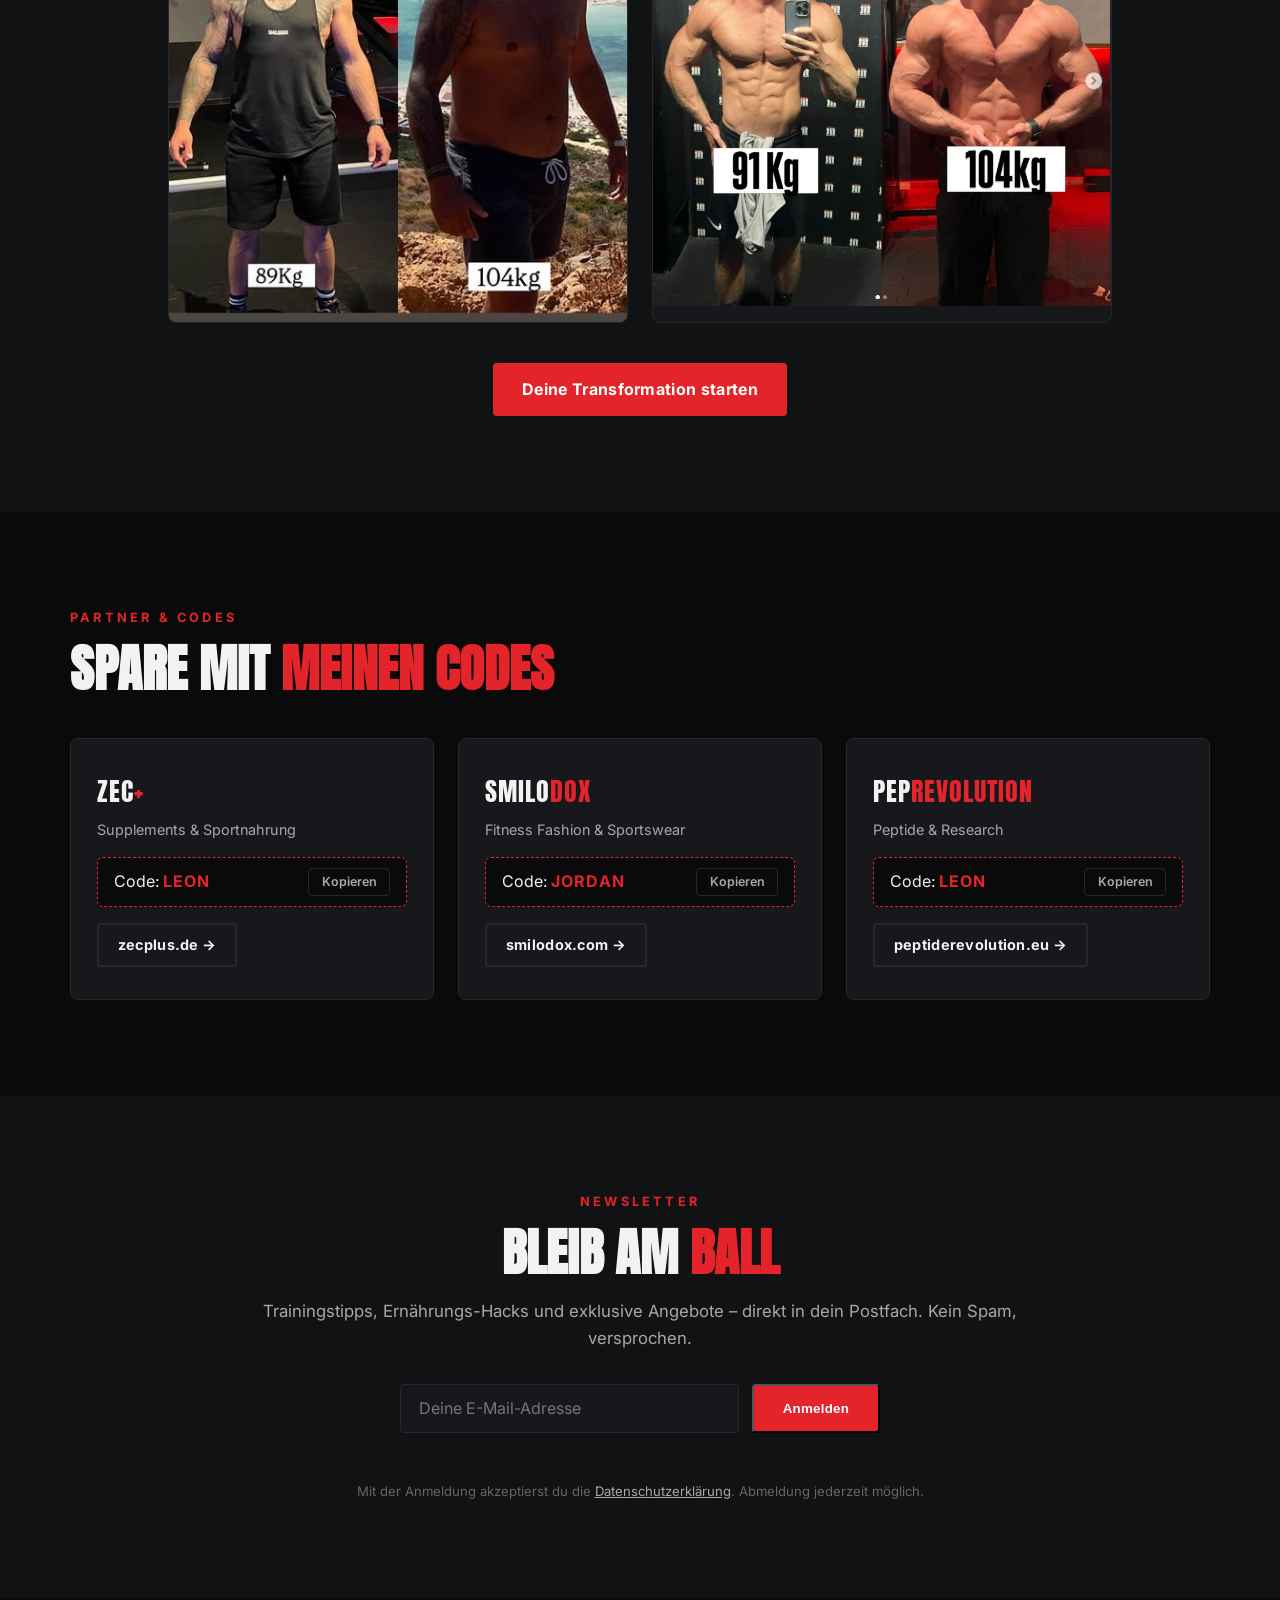
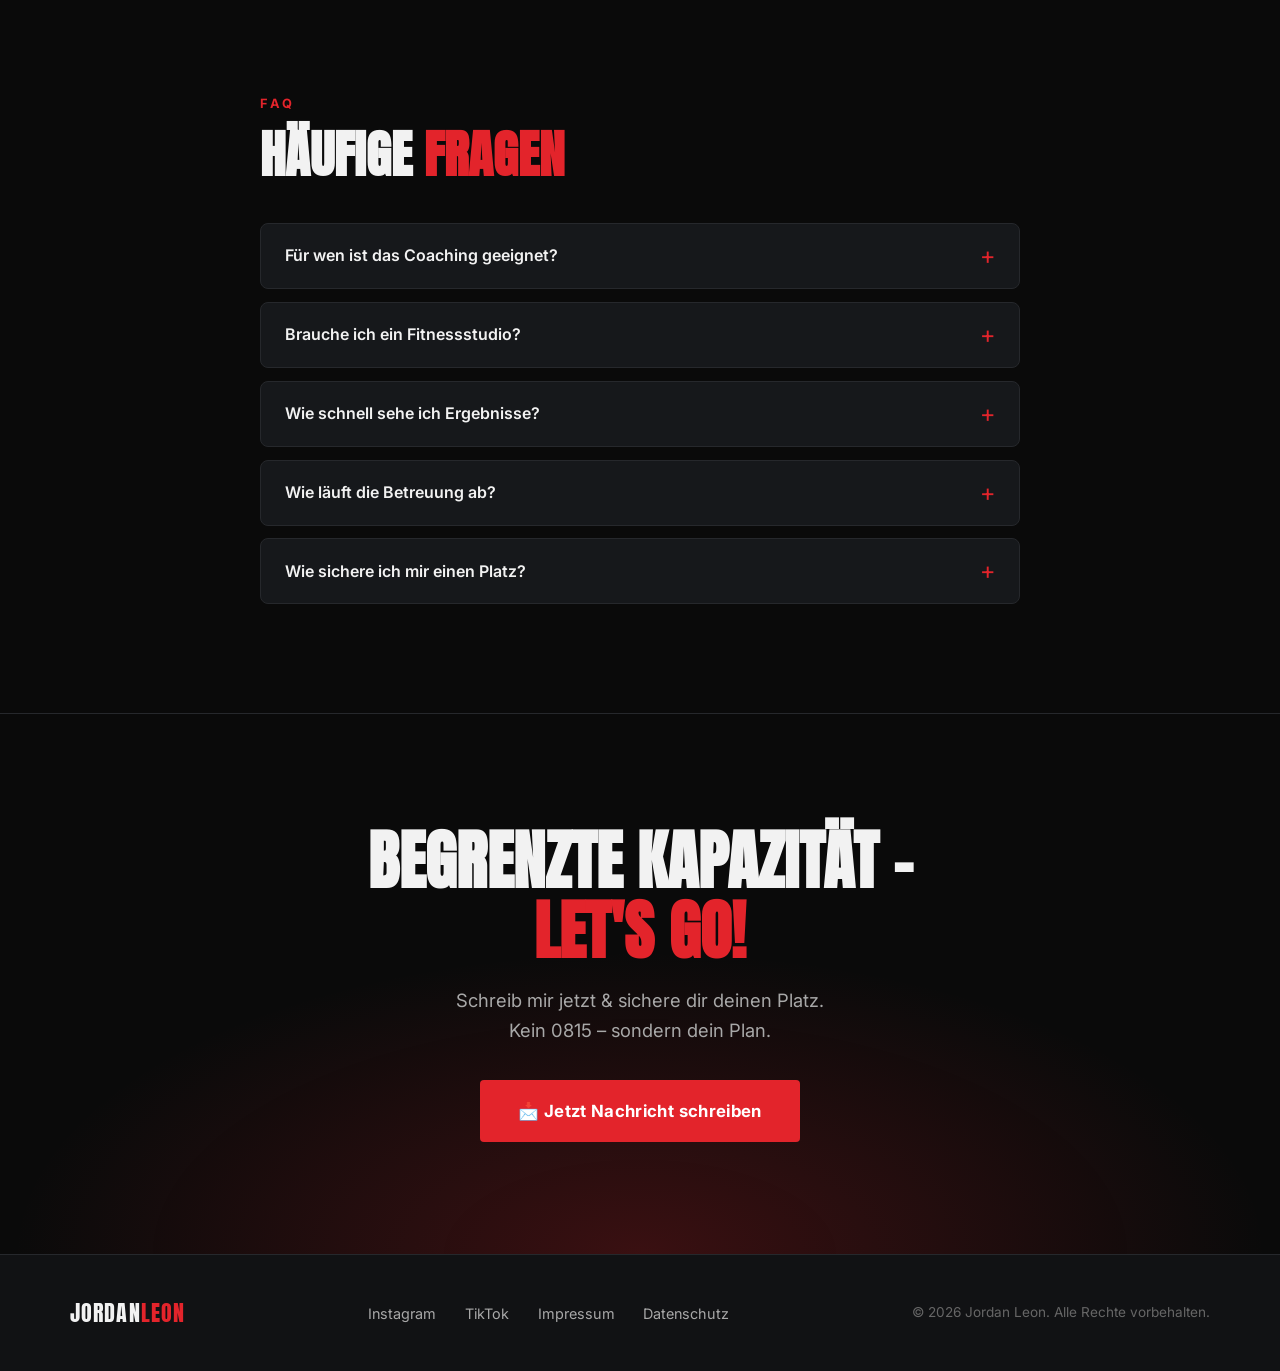
==== commit 0bec264d: "Coaching-Pakete-Sektion mit Preiskarten und Laufzeit-Toggle - 3 Pakete (STARTER 89 / PRO 149 / ELITE" ====
--- a/index.html
+++ b/index.html
@@ -23,6 +23,8 @@
         <a href="#ueber-mich">Über mich</a>
         <a href="#coaching">Coaching</a>
         <a href="#ablauf">Ablauf</a>
+        <a href="#pakete">Pakete</a>
+        <a href="#transformationen" data-nav="transformationen">Ergebnisse</a>
         <a href="#partner">Partner</a>
         <a href="#faq">FAQ</a>
         <a href="#kontakt" class="btn btn--small">Jetzt starten</a>
@@ -41,7 +43,7 @@
       <p class="hero__sub reveal">Du willst sichtbare Ergebnisse – und zwar <strong class="accent">richtig</strong>?<br>
         Dann ist mein Coaching genau das Richtige für dich.</p>
       <div class="hero__cta reveal">
-        <a href="#kontakt" class="btn btn--big">Jetzt Platz sichern</a>
+        <a href="#pakete" class="btn btn--big">Jetzt Platz sichern</a>
         <a href="https://www.instagram.com/jordan__leon/" target="_blank" rel="noopener" class="btn btn--ghost btn--big">
           <svg viewBox="0 0 24 24" width="20" height="20" fill="currentColor" aria-hidden="true"><path d="M12 2.16c3.2 0 3.58.01 4.85.07 1.17.05 1.8.25 2.23.41.56.22.96.48 1.38.9.42.42.68.82.9 1.38.16.42.36 1.06.41 2.23.06 1.27.07 1.65.07 4.85s-.01 3.58-.07 4.85c-.05 1.17-.25 1.8-.41 2.23-.22.56-.48.96-.9 1.38-.42.42-.82.68-1.38.9-.42.16-1.06.36-2.23.41-1.27.06-1.65.07-4.85.07s-3.58-.01-4.85-.07c-1.17-.05-1.8-.25-2.23-.41a3.72 3.72 0 0 1-1.38-.9 3.72 3.72 0 0 1-.9-1.38c-.16-.42-.36-1.06-.41-2.23-.06-1.27-.07-1.65-.07-4.85s.01-3.58.07-4.85c.05-1.17.25-1.8.41-2.23.22-.56.48-.96.9-1.38.42-.42.82-.68 1.38-.9.42-.16 1.06-.36 2.23-.41 1.27-.06 1.65-.07 4.85-.07M12 0C8.74 0 8.33.01 7.05.07 5.78.13 4.9.33 4.14.63a5.88 5.88 0 0 0-2.13 1.38A5.88 5.88 0 0 0 .63 4.14C.33 4.9.13 5.78.07 7.05.01 8.33 0 8.74 0 12s.01 3.67.07 4.95c.06 1.27.26 2.15.56 2.91.31.79.72 1.46 1.38 2.13a5.88 5.88 0 0 0 2.13 1.38c.76.3 1.64.5 2.91.56C8.33 23.99 8.74 24 12 24s3.67-.01 4.95-.07c1.27-.06 2.15-.26 2.91-.56a5.88 5.88 0 0 0 2.13-1.38 5.88 5.88 0 0 0 1.38-2.13c.3-.76.5-1.64.56-2.91.06-1.28.07-1.69.07-4.95s-.01-3.67-.07-4.95c-.06-1.27-.26-2.15-.56-2.91a5.88 5.88 0 0 0-1.38-2.13A5.88 5.88 0 0 0 19.86.63c-.76-.3-1.64-.5-2.91-.56C15.67.01 15.26 0 12 0Zm0 5.84A6.16 6.16 0 1 0 18.16 12 6.16 6.16 0 0 0 12 5.84Zm0 10.15A4 4 0 1 1 16 12a4 4 0 0 1-4 4Zm7.85-10.4a1.44 1.44 0 1 1-1.44-1.44 1.44 1.44 0 0 1 1.44 1.44Z"/></svg>
           @jordan__leon
@@ -138,6 +140,41 @@
     </div>
   </section>
 
+  <!-- ===== Coaching-Pakete ===== -->
+  <!-- Preise & Features werden zentral in js/packages.js gepflegt -->
+  <section class="section pricing" id="pakete">
+    <div class="container">
+      <p class="section__kicker reveal">Coaching-Pakete</p>
+      <h2 class="section__title reveal">WÄHLE DEIN <span>COACHING</span></h2>
+      <p class="pricing__sub reveal">Individuell. Persönlich. Auf dein Ziel zugeschnitten.</p>
+      <div class="pricing__toggle reveal" id="pricingToggle" role="group" aria-label="Laufzeit wählen"></div>
+      <div class="pricing__grid" id="pricingGrid"></div>
+      <p class="pricing__note reveal">Begrenzte Kapazität – Plätze monatlich limitiert. Alle Preise inkl. MwSt.</p>
+    </div>
+  </section>
+
+  <!-- ===== Transformationen (Vorher/Nachher) ===== -->
+  <!-- Bilder unter assets/transformationen/transformation-1.jpg … -6.jpg ablegen.
+       Karten ohne Bild werden automatisch ausgeblendet. -->
+  <section class="section transformations" id="transformationen">
+    <div class="container">
+      <p class="section__kicker reveal">Ergebnisse</p>
+      <h2 class="section__title reveal">ECHTE <span>TRANSFORMATIONEN</span></h2>
+      <p class="transformations__sub reveal">Keine Stockfotos, keine Filter – Ergebnisse meiner Coachings.</p>
+      <div class="transformations__grid" id="transformationsGrid">
+        <figure class="transformation reveal"><img src="assets/transformationen/transformation-1.jpg" alt="Vorher-Nachher-Transformation eines Coaching-Teilnehmers" loading="lazy"></figure>
+        <figure class="transformation reveal"><img src="assets/transformationen/transformation-2.jpg" alt="Vorher-Nachher-Transformation eines Coaching-Teilnehmers" loading="lazy"></figure>
+        <figure class="transformation reveal"><img src="assets/transformationen/transformation-3.jpg" alt="Vorher-Nachher-Transformation eines Coaching-Teilnehmers" loading="lazy"></figure>
+        <figure class="transformation reveal"><img src="assets/transformationen/transformation-4.jpg" alt="Vorher-Nachher-Transformation eines Coaching-Teilnehmers" loading="lazy"></figure>
+        <figure class="transformation reveal"><img src="assets/transformationen/transformation-5.jpg" alt="Vorher-Nachher-Transformation eines Coaching-Teilnehmers" loading="lazy"></figure>
+        <figure class="transformation reveal"><img src="assets/transformationen/transformation-6.jpg" alt="Vorher-Nachher-Transformation eines Coaching-Teilnehmers" loading="lazy"></figure>
+      </div>
+      <div class="transformations__cta reveal">
+        <a href="#kontakt" class="btn">Deine Transformation starten</a>
+      </div>
+    </div>
+  </section>
+
   <!-- ===== Partner & Codes ===== -->
   <section class="section sponsors" id="partner">
     <div class="container">
@@ -241,6 +278,7 @@
     </div>
   </footer>
 
+  <script src="js/packages.js"></script>
   <script src="js/main.js"></script>
 </body>
 </html>
--- a/css/styles.css
+++ b/css/styles.css
@@ -280,6 +280,202 @@
 .step h3 { font-size: 1.2rem; margin-bottom: .6rem; }
 .step p { color: var(--muted); font-size: .95rem; }
 
+/* ===== Coaching-Pakete (Pricing) ===== */
+.pricing { text-align: center; }
+
+.pricing__sub {
+  color: var(--muted);
+  margin: -1.5rem 0 2rem;
+  font-size: 1.05rem;
+}
+
+.pricing__toggle {
+  display: inline-flex;
+  gap: .3rem;
+  background: var(--card);
+  border: 1px solid var(--border);
+  border-radius: 999px;
+  padding: .3rem;
+  margin-bottom: 2.5rem;
+}
+
+.pricing__term {
+  background: none;
+  border: none;
+  border-radius: 999px;
+  color: var(--muted);
+  font-family: var(--font-body);
+  font-size: .9rem;
+  font-weight: 600;
+  padding: .55rem 1.2rem;
+  cursor: pointer;
+  transition: background .2s, color .2s;
+}
+
+.pricing__term:hover { color: var(--text); }
+
+.pricing__term.is-active {
+  background: var(--accent);
+  color: #fff;
+}
+
+.pricing__discount {
+  font-size: .78rem;
+  opacity: .85;
+}
+
+.pricing__grid {
+  display: grid;
+  grid-template-columns: repeat(3, 1fr);
+  gap: 1.5rem;
+  align-items: stretch;
+  text-align: left;
+}
+
+.plan {
+  position: relative;
+  display: flex;
+  flex-direction: column;
+  background: var(--card);
+  border: 1px solid var(--border);
+  border-radius: 10px;
+  padding: 2.2rem 1.8rem;
+  transition: transform .25s, border-color .25s;
+}
+
+.plan:hover { border-color: var(--accent); }
+
+.plan--popular {
+  border: 2px solid var(--accent);
+  transform: scale(1.04);
+  box-shadow: 0 12px 40px rgba(227, 36, 43, .15);
+}
+
+.plan--popular:hover { transform: scale(1.06); }
+
+.plan__badge {
+  position: absolute;
+  top: -.85rem;
+  left: 50%;
+  transform: translateX(-50%);
+  background: var(--accent);
+  color: #fff;
+  font-size: .75rem;
+  font-weight: 700;
+  text-transform: uppercase;
+  letter-spacing: .12em;
+  padding: .3rem 1rem;
+  border-radius: 999px;
+}
+
+.plan__name {
+  font-family: var(--font-head);
+  font-size: 1.5rem;
+  letter-spacing: .05em;
+  margin-bottom: 1rem;
+}
+
+.plan__price {
+  display: flex;
+  align-items: baseline;
+  gap: .5rem;
+  flex-wrap: wrap;
+}
+
+.plan__old { color: var(--muted); font-size: 1rem; }
+
+.plan__amount {
+  font-family: var(--font-head);
+  font-size: 2.8rem;
+  color: var(--accent);
+  line-height: 1;
+}
+
+.plan__period { color: var(--muted); font-size: .95rem; }
+
+.plan__tax {
+  color: #666;
+  font-size: .78rem;
+  margin: .3rem 0 1rem;
+}
+
+.plan__target {
+  color: var(--text);
+  font-weight: 600;
+  font-size: .95rem;
+  margin-bottom: 1.2rem;
+  min-height: 2.6em;
+}
+
+.plan__features {
+  list-style: none;
+  margin-bottom: 1.8rem;
+  flex: 1;
+}
+
+.plan__features li {
+  position: relative;
+  padding-left: 1.7rem;
+  color: var(--muted);
+  font-size: .93rem;
+  margin-bottom: .65rem;
+}
+
+.plan__features li::before {
+  content: '✓';
+  position: absolute;
+  left: 0;
+  color: #2ecc71;
+  font-weight: 700;
+}
+
+.plan__cta { justify-content: center; }
+
+.pricing__note {
+  color: var(--muted);
+  font-size: .9rem;
+  margin-top: 2.5rem;
+}
+
+/* ===== Transformationen ===== */
+.transformations { background: var(--bg-alt); }
+
+.transformations__sub {
+  color: var(--muted);
+  margin: -1.5rem 0 2.5rem;
+}
+
+.transformations__grid {
+  display: grid;
+  grid-template-columns: repeat(auto-fit, minmax(280px, 460px));
+  gap: 1.5rem;
+  justify-content: center;
+}
+
+.transformation {
+  margin: 0;
+  border: 1px solid var(--border);
+  border-radius: 8px;
+  overflow: hidden;
+  background: var(--card);
+  transition: transform .25s, border-color .25s;
+}
+
+.transformation:hover {
+  transform: translateY(-6px);
+  border-color: var(--accent);
+}
+
+.transformation img {
+  width: 100%;
+  height: auto;
+}
+
+.transformations__cta {
+  text-align: center;
+  margin-top: 2.5rem;
+}
+
 /* ===== Sponsoren / Partner ===== */
 .sponsors__grid {
   display: grid;
@@ -505,6 +701,12 @@
   transform: none;
 }
 
+/* Beliebt-Karte: Skalierung hat Vorrang vor der Reveal-Animation */
+@media (min-width: 901px) {
+  .plan--popular.is-visible { transform: scale(1.04); }
+  .plan--popular.is-visible:hover { transform: scale(1.06); }
+}
+
 @media (prefers-reduced-motion: reduce) {
   .reveal { opacity: 1; transform: none; transition: none; }
   html { scroll-behavior: auto; }
@@ -516,6 +718,10 @@
   .about__image { max-width: 420px; margin-inline: auto; }
   .features__grid { grid-template-columns: repeat(2, 1fr); }
   .sponsors__grid { grid-template-columns: 1fr; }
+  .pricing__grid { grid-template-columns: 1fr; max-width: 440px; margin-inline: auto; }
+  .plan--popular { transform: none; }
+  .plan--popular:hover { transform: translateY(-4px); }
+  .transformations__grid { grid-template-columns: 1fr; gap: 1rem; }
   .steps__grid { grid-template-columns: 1fr; gap: 2rem; }
 }
 
@@ -550,4 +756,7 @@
   .hero__cta .btn { width: 100%; justify-content: center; }
   .newsletter__form { flex-direction: column; }
   .newsletter__form .btn { justify-content: center; }
-}
+  .transformations__grid { grid-template-columns: 1fr; }
+  .pricing__toggle { flex-wrap: wrap; justify-content: center; border-radius: 16px; }
+  .pricing__term { padding: .5rem .9rem; font-size: .85rem; }
+}
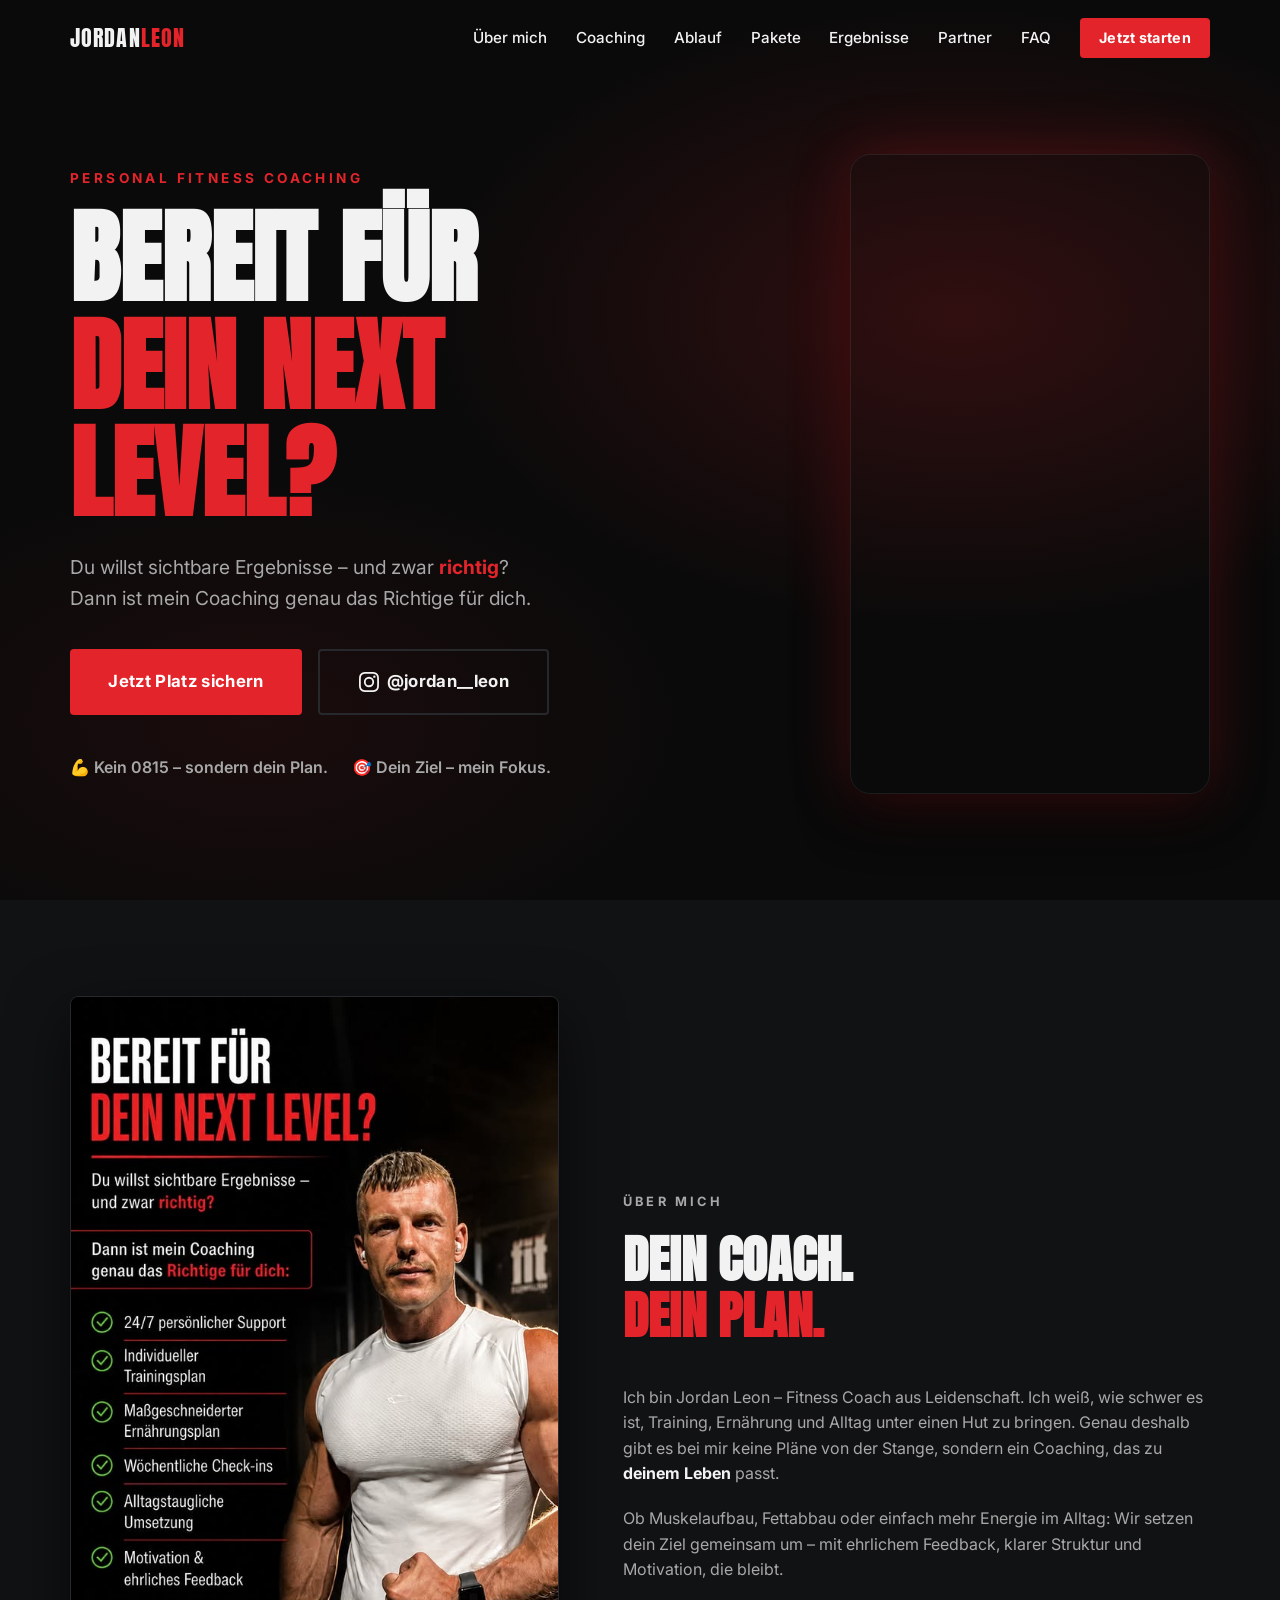
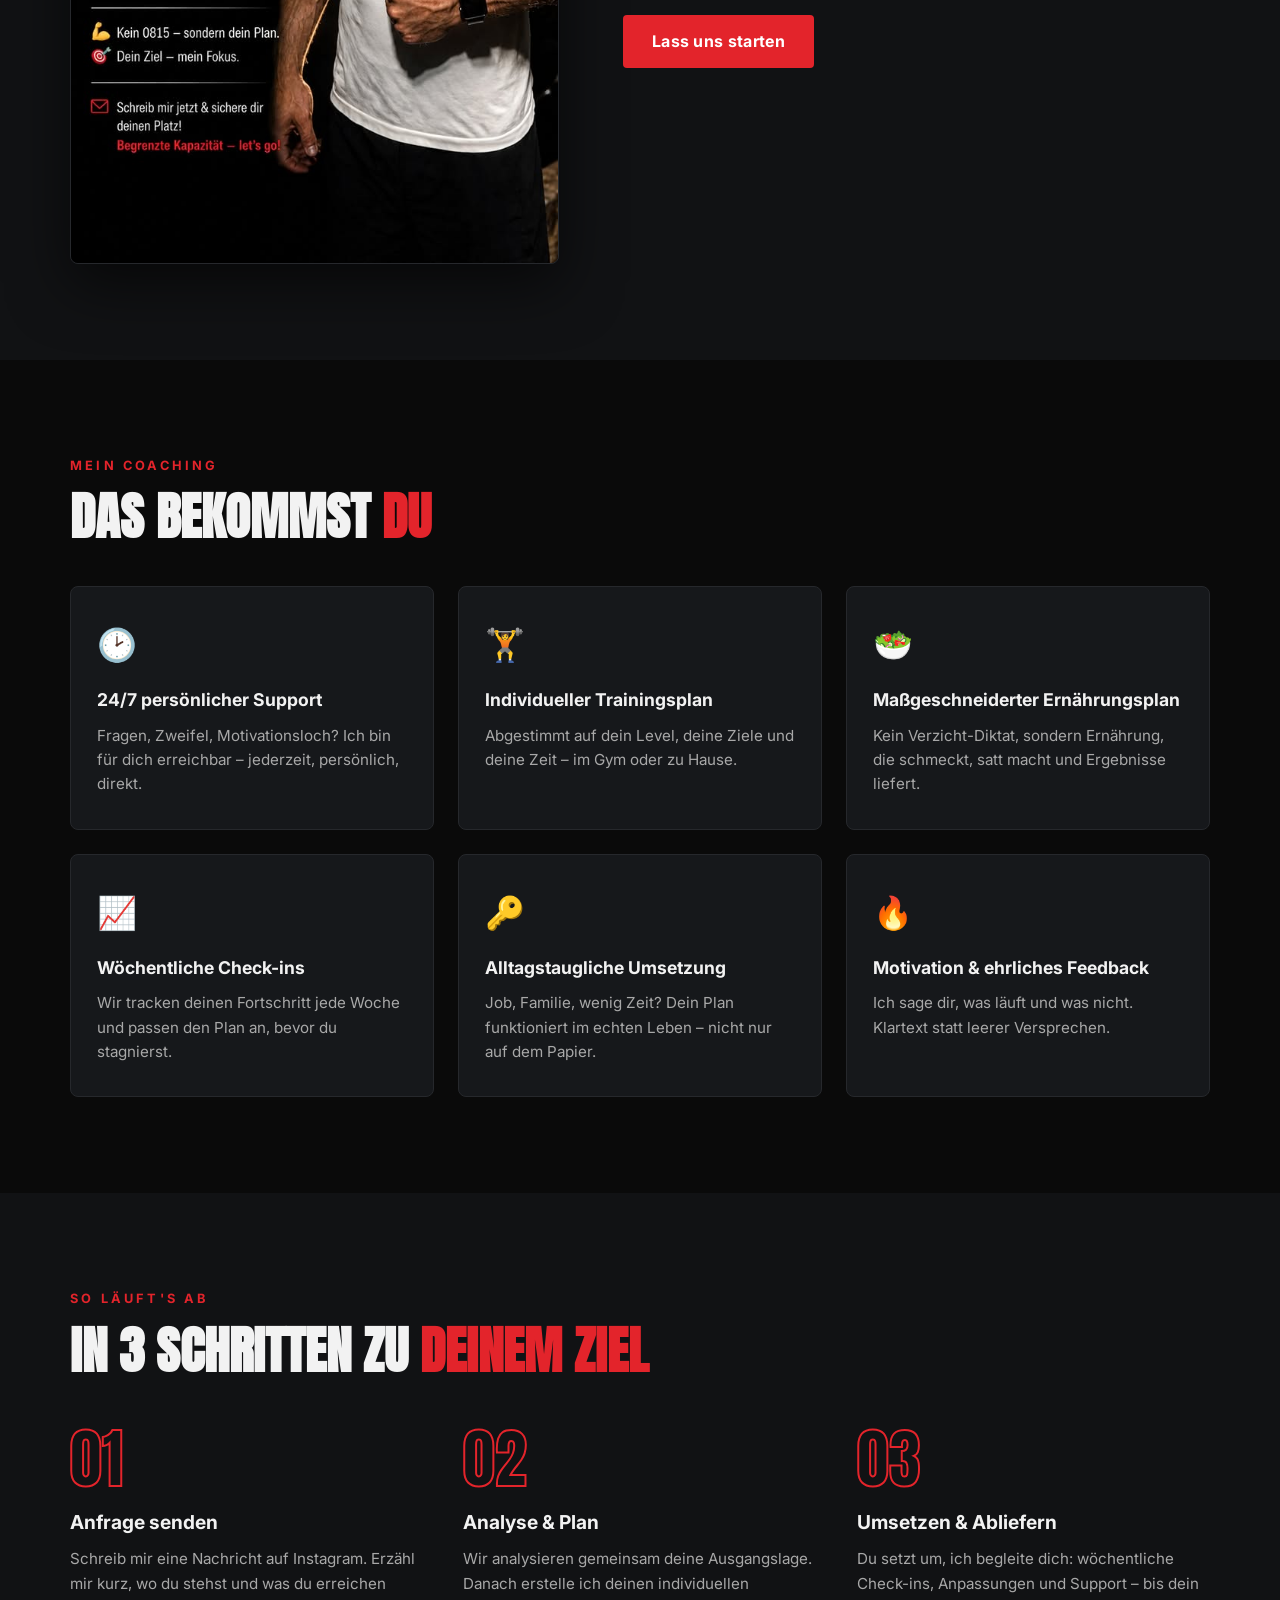
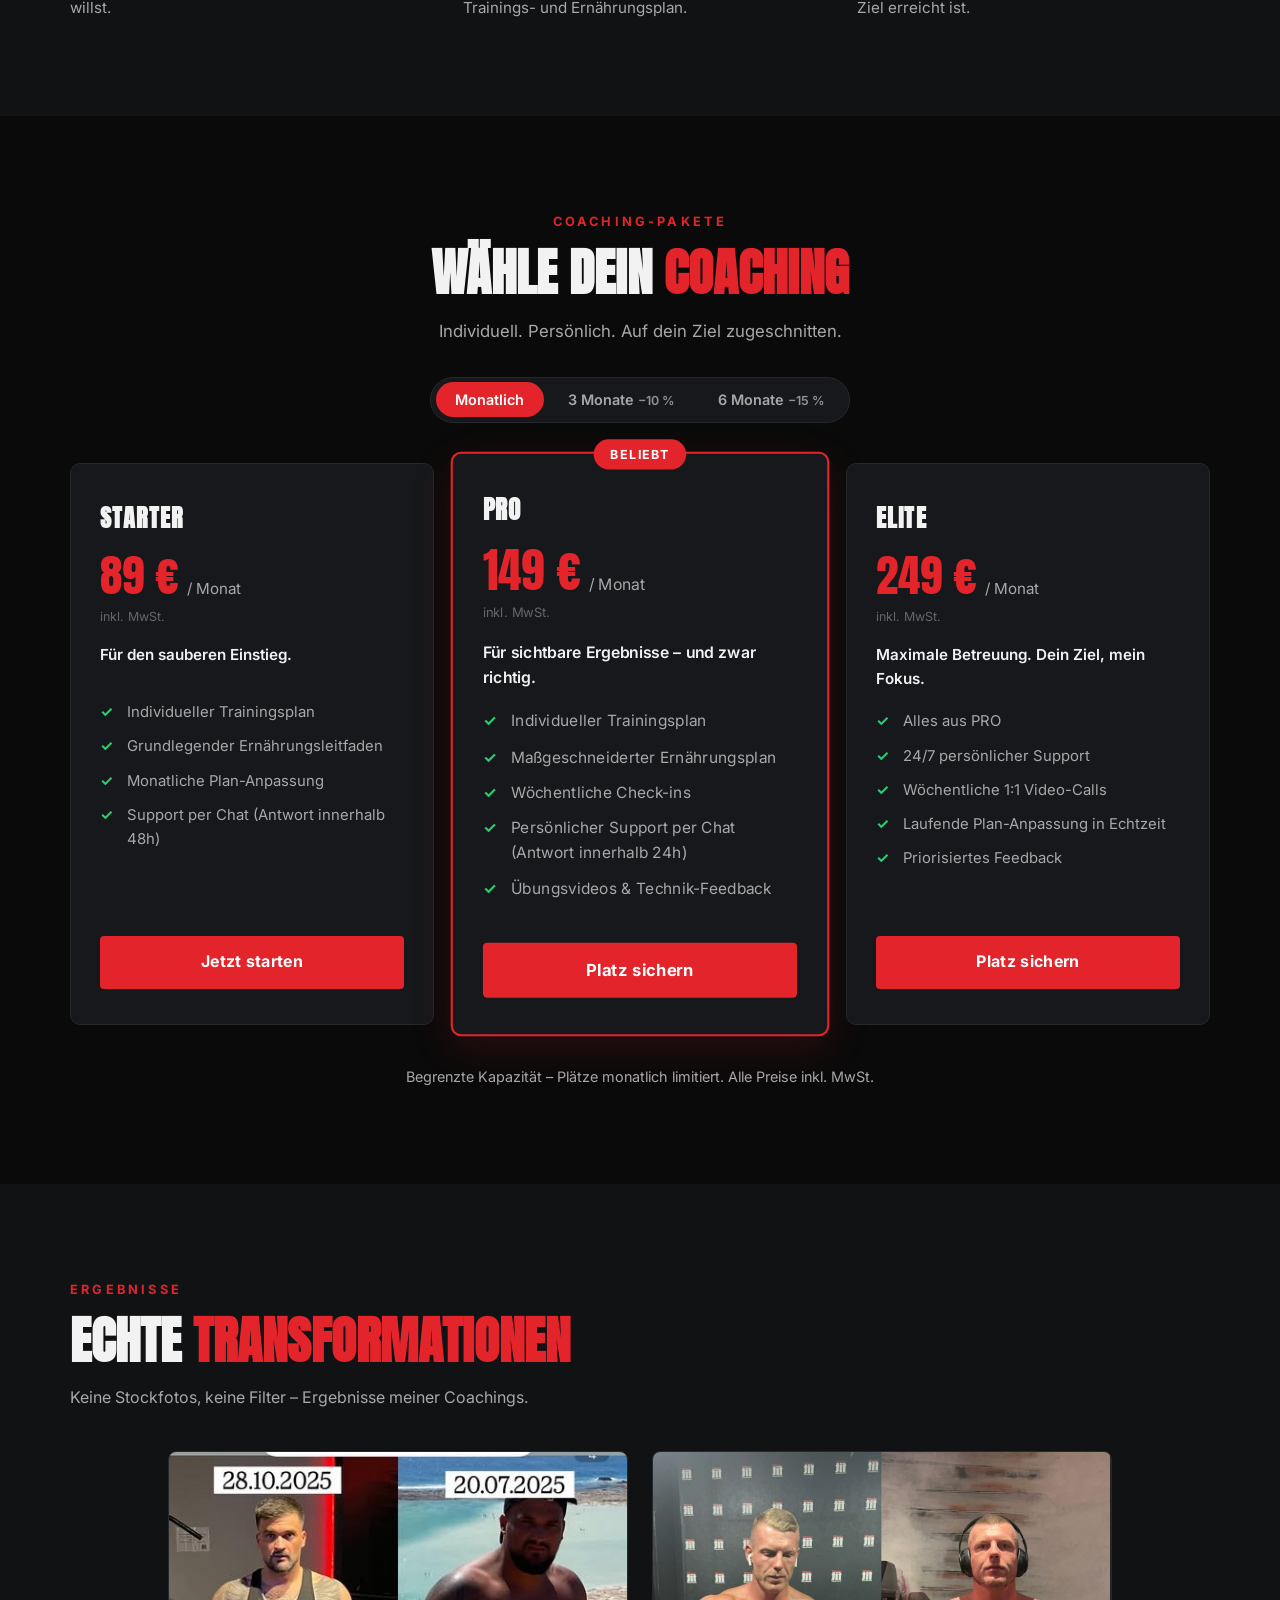
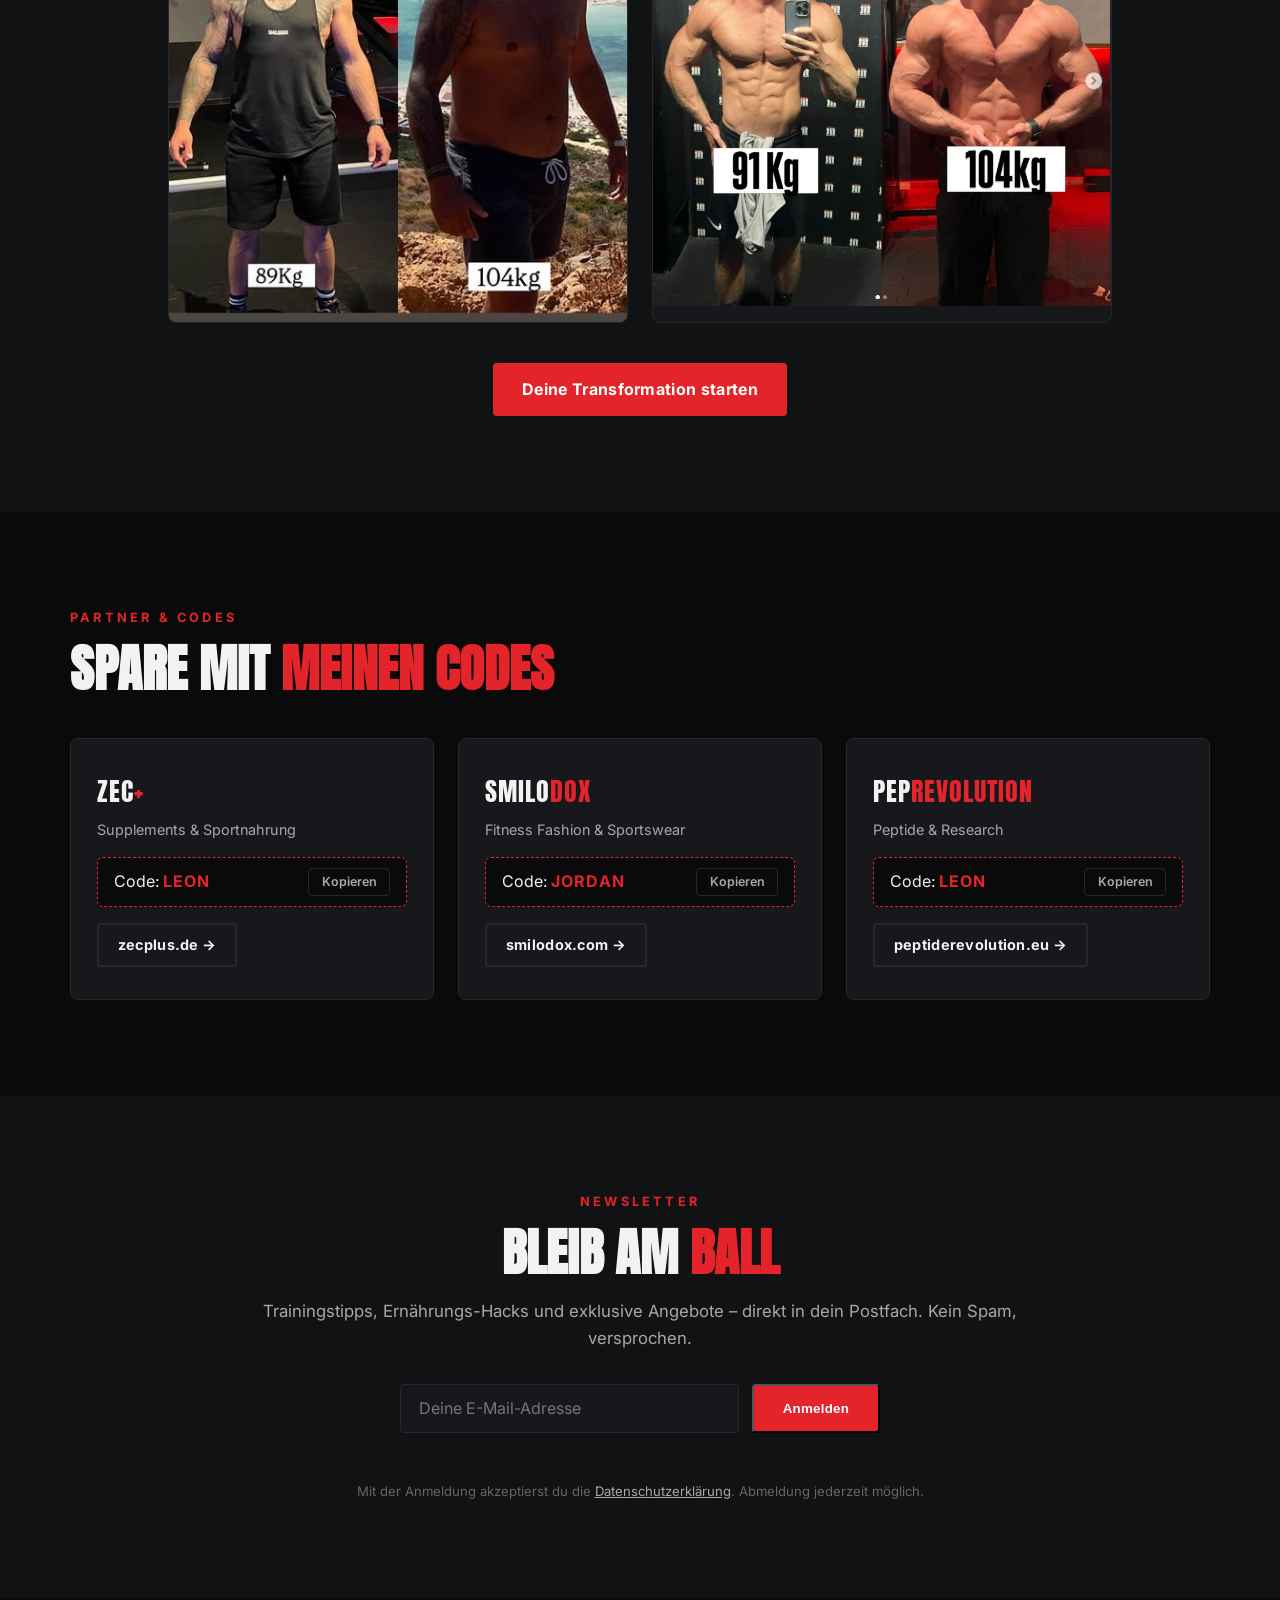
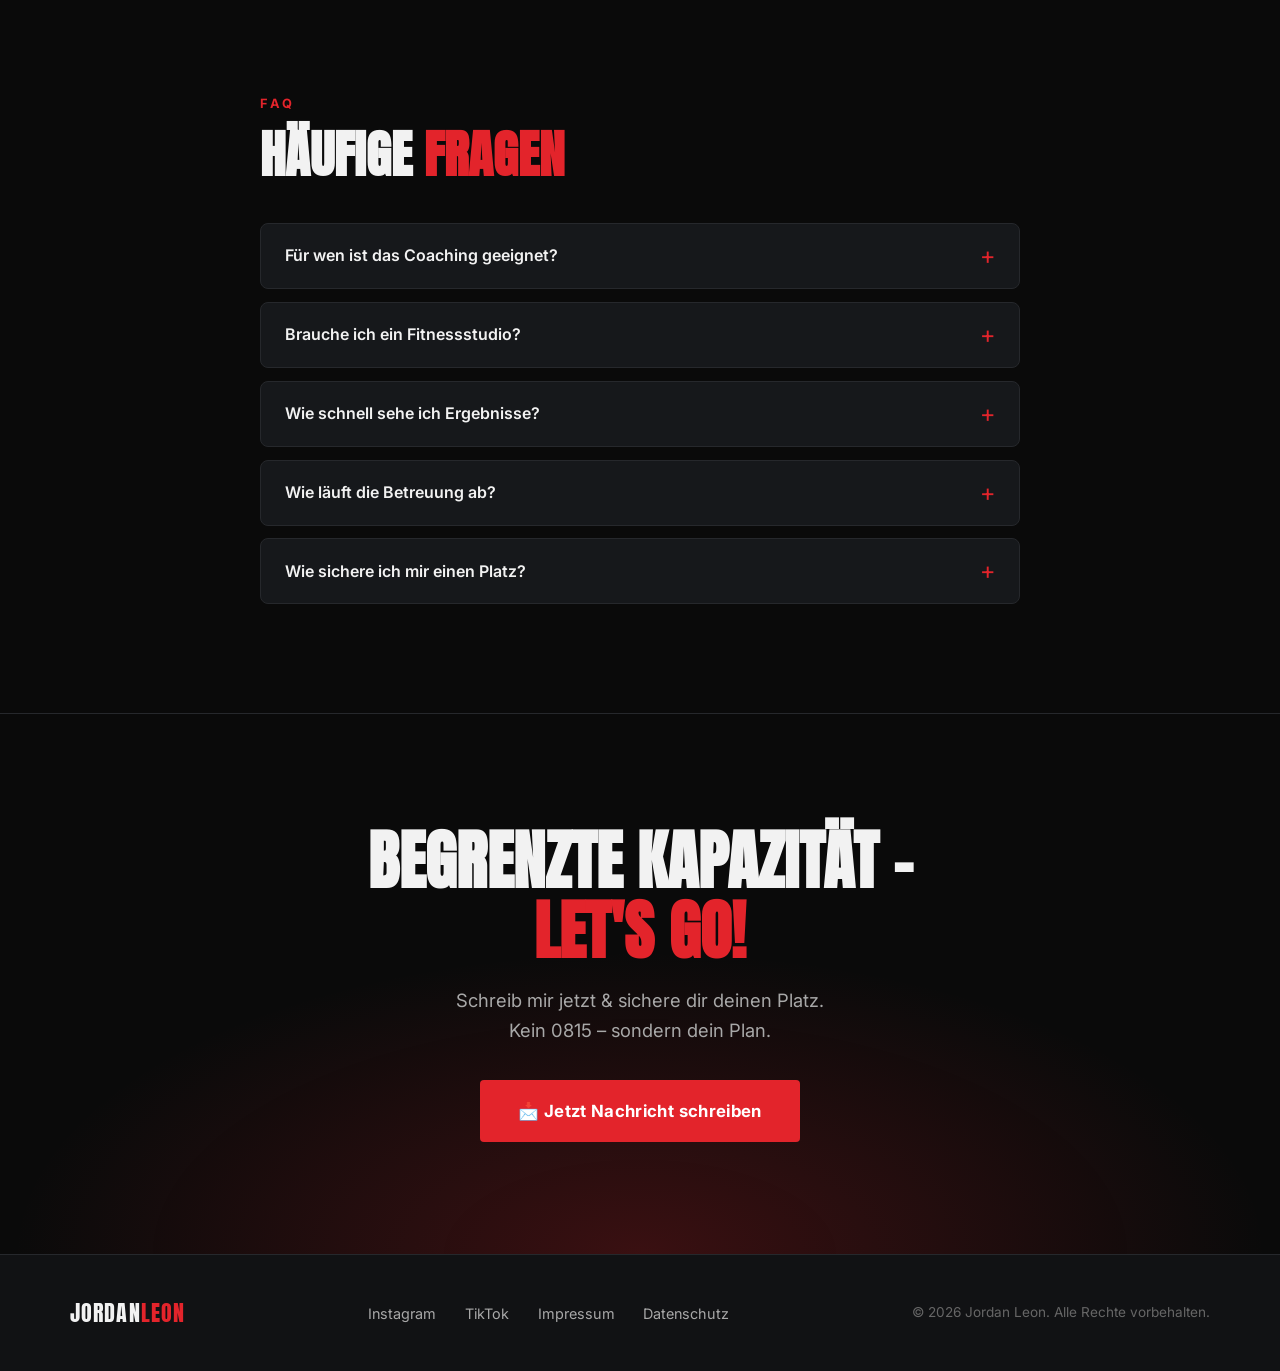
==== commit 327b7623: "Hero-Videos als Einstieg auf der Startseite Zwei Hochformat-Clips im Hero (Text links, Video rechts)" ====
--- a/index.html
+++ b/index.html
@@ -38,6 +38,7 @@
   <!-- ===== Hero ===== -->
   <section class="hero" id="top">
     <div class="container hero__inner">
+      <div class="hero__content">
       <p class="hero__kicker reveal">Personal Fitness Coaching</p>
       <h1 class="hero__title reveal">BEREIT FÜR<br><span>DEIN NEXT LEVEL?</span></h1>
       <p class="hero__sub reveal">Du willst sichtbare Ergebnisse – und zwar <strong class="accent">richtig</strong>?<br>
@@ -53,6 +54,13 @@
         <li>💪 Kein 0815 – sondern dein Plan.</li>
         <li>🎯 Dein Ziel – mein Fokus.</li>
       </ul>
+      </div>
+
+      <!-- Hero-Videos: wechseln sich automatisch mit Überblendung ab (js/main.js) -->
+      <div class="hero__media reveal" id="heroMedia" aria-hidden="true">
+        <video class="hero__video is-active" src="assets/hero-1.mp4" muted playsinline autoplay preload="auto"></video>
+        <video class="hero__video" src="assets/hero-2.mp4" muted playsinline preload="auto"></video>
+      </div>
     </div>
   </section>
 
--- a/css/styles.css
+++ b/css/styles.css
@@ -184,6 +184,41 @@
   font-weight: 600;
 }
 
+.hero__inner {
+  display: grid;
+  grid-template-columns: 1.2fr .8fr;
+  align-items: center;
+  gap: 3rem;
+}
+
+/* Hochformat-Videoframe rechts im Hero */
+.hero__media {
+  position: relative;
+  aspect-ratio: 9 / 16;
+  max-height: min(72svh, 640px);
+  width: 100%;
+  max-width: 360px;
+  justify-self: end;
+  border-radius: 20px;
+  overflow: hidden;
+  border: 1px solid rgba(255, 255, 255, .08);
+  box-shadow:
+    0 0 60px rgba(227, 36, 43, .25),
+    0 24px 48px rgba(0, 0, 0, .5);
+}
+
+.hero__video {
+  position: absolute;
+  inset: 0;
+  width: 100%;
+  height: 100%;
+  object-fit: cover;
+  opacity: 0;
+  transition: opacity .8s ease;
+}
+
+.hero__video.is-active { opacity: 1; }
+
 /* ===== Sections ===== */
 .section { padding: 6rem 0; }
 
@@ -714,6 +749,9 @@
 
 /* ===== Responsive ===== */
 @media (max-width: 900px) {
+  .hero { padding-top: 6rem; }
+  .hero__inner { grid-template-columns: 1fr; gap: 2.5rem; }
+  .hero__media { justify-self: center; max-width: 300px; max-height: 60svh; }
   .about__grid { grid-template-columns: 1fr; gap: 2.5rem; }
   .about__image { max-width: 420px; margin-inline: auto; }
   .features__grid { grid-template-columns: repeat(2, 1fr); }
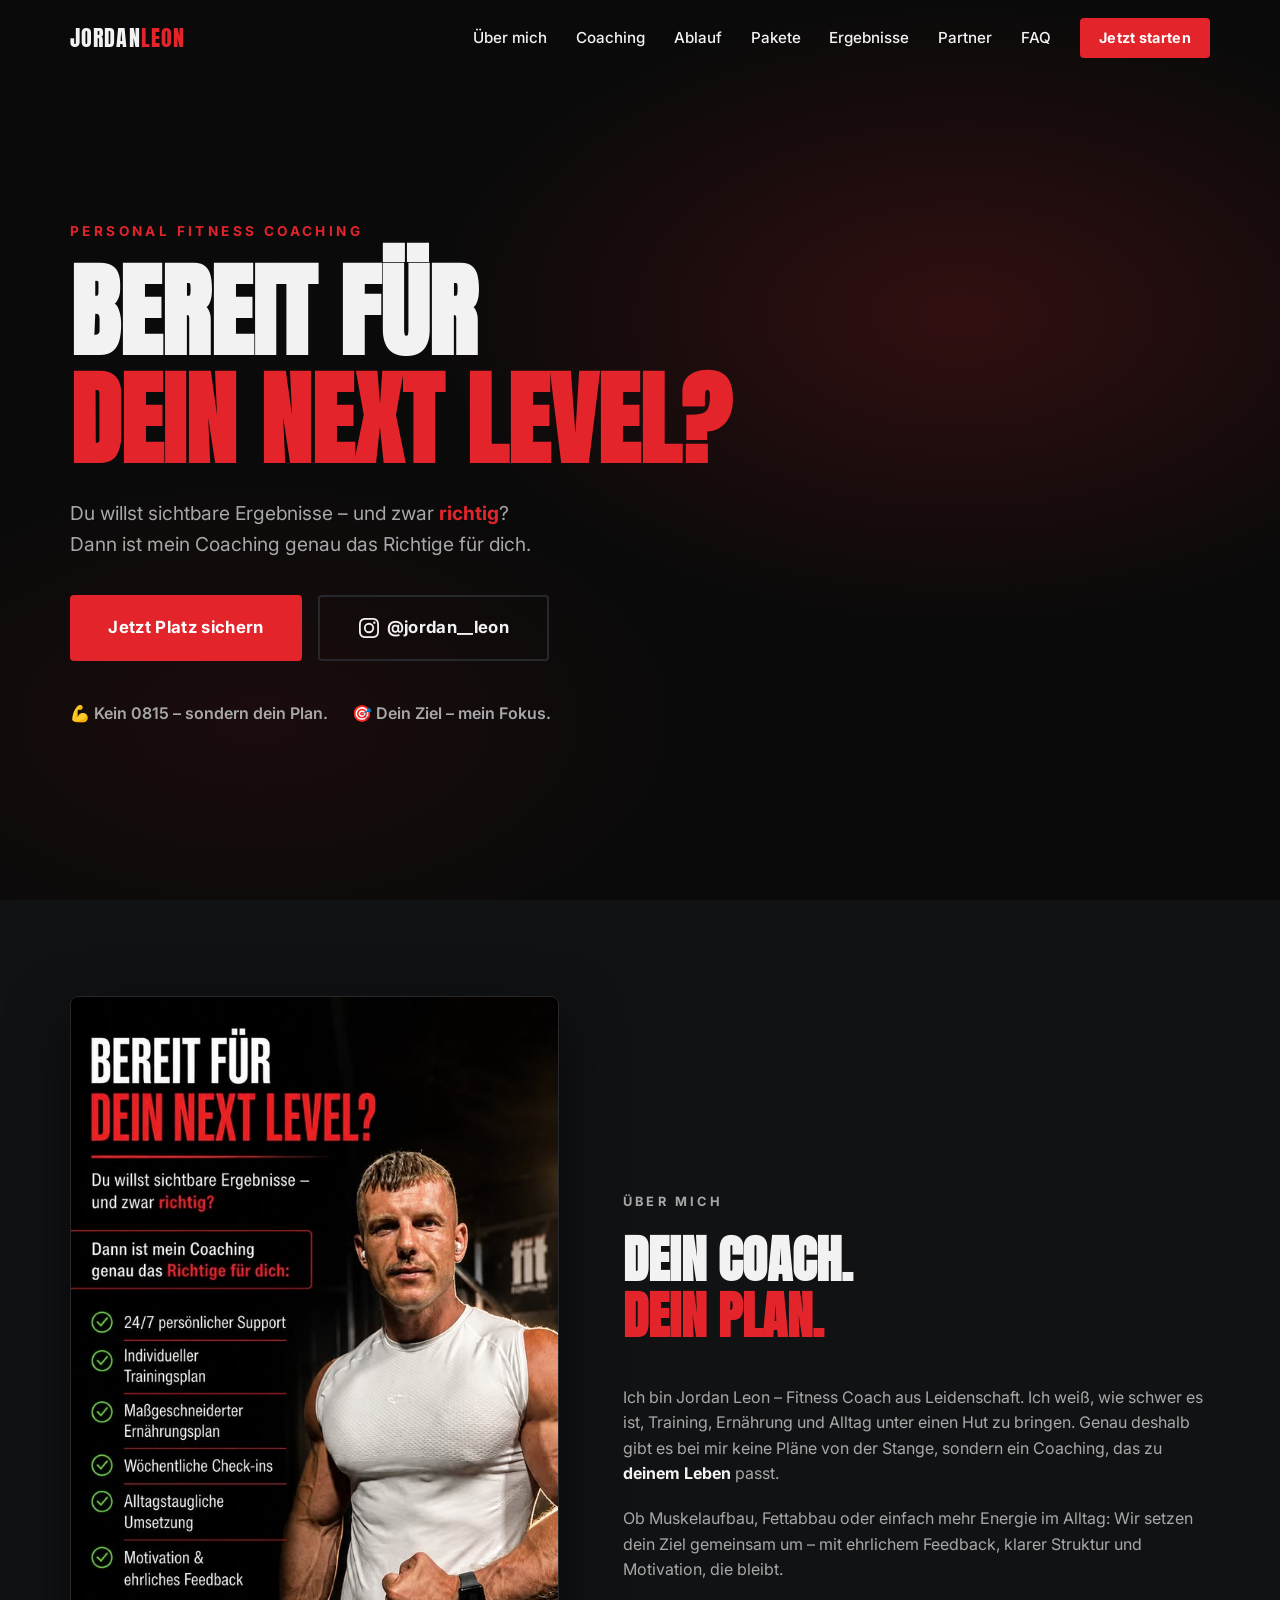
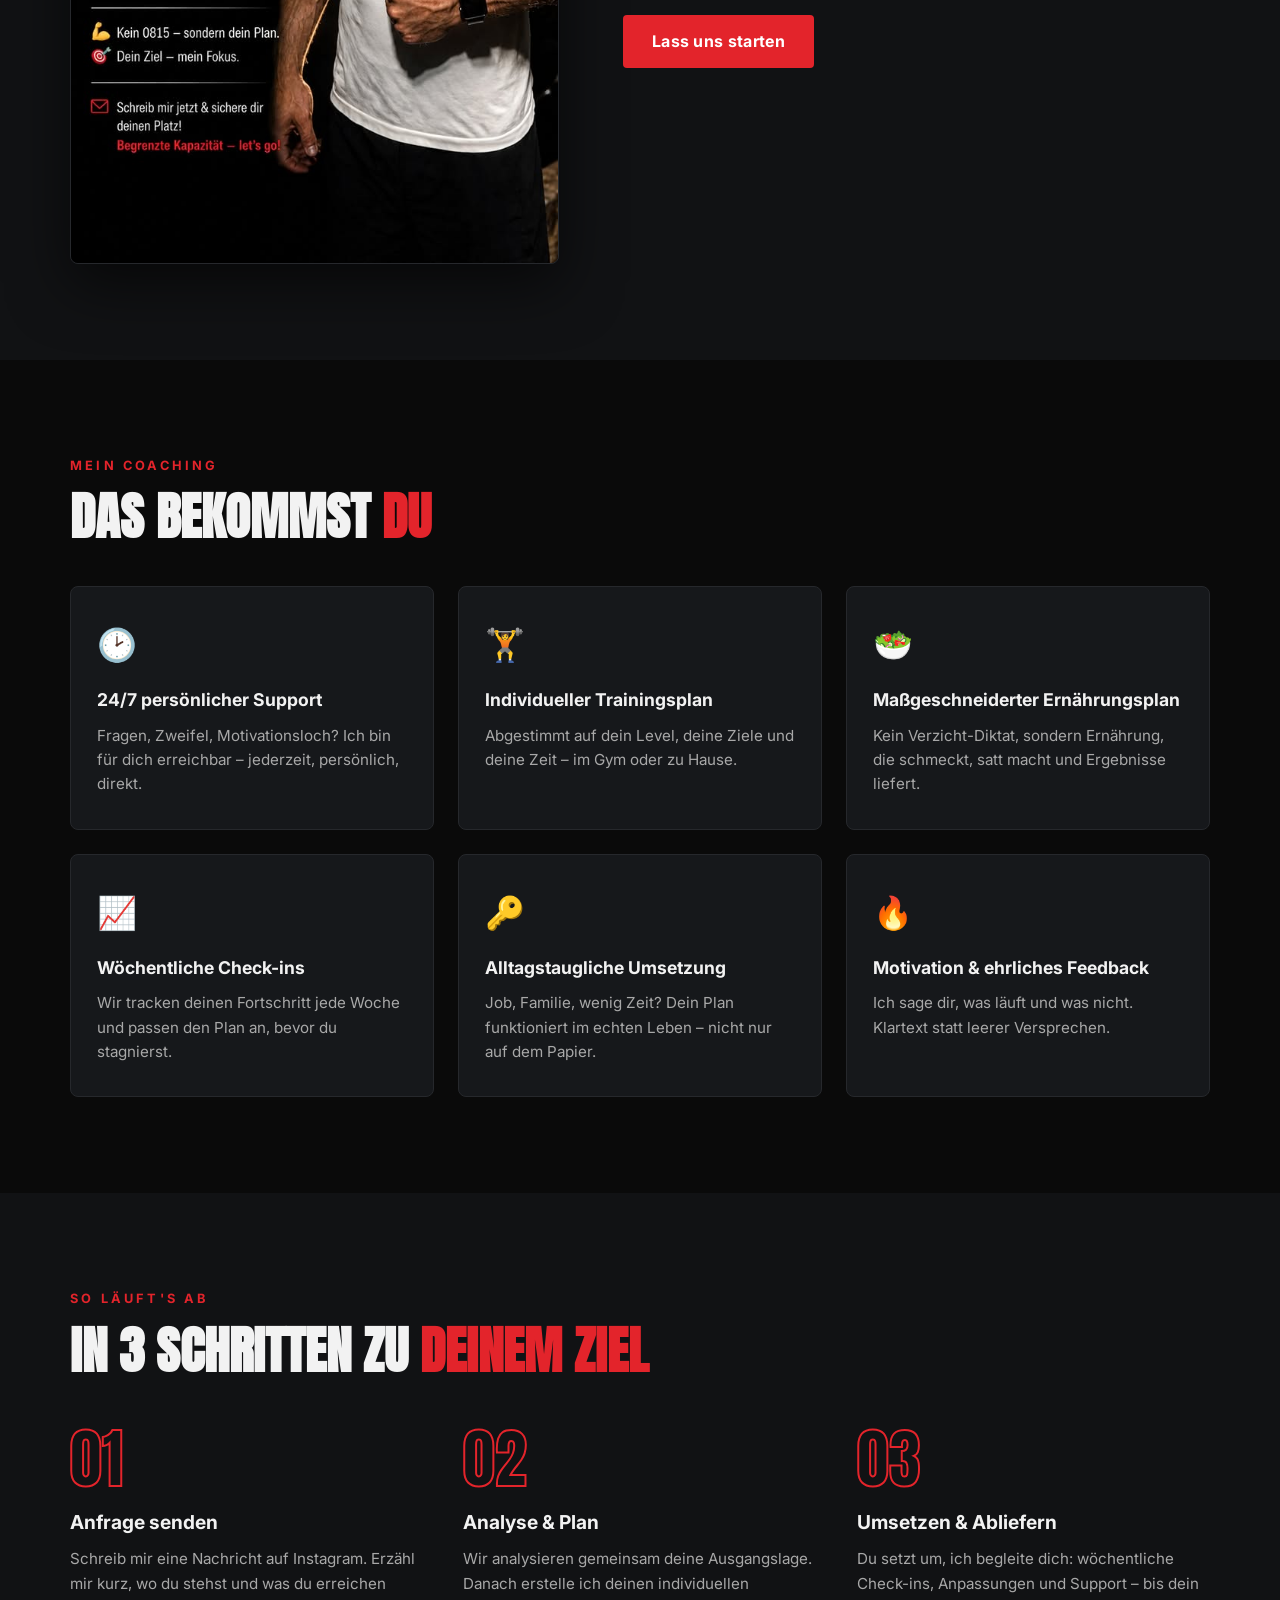
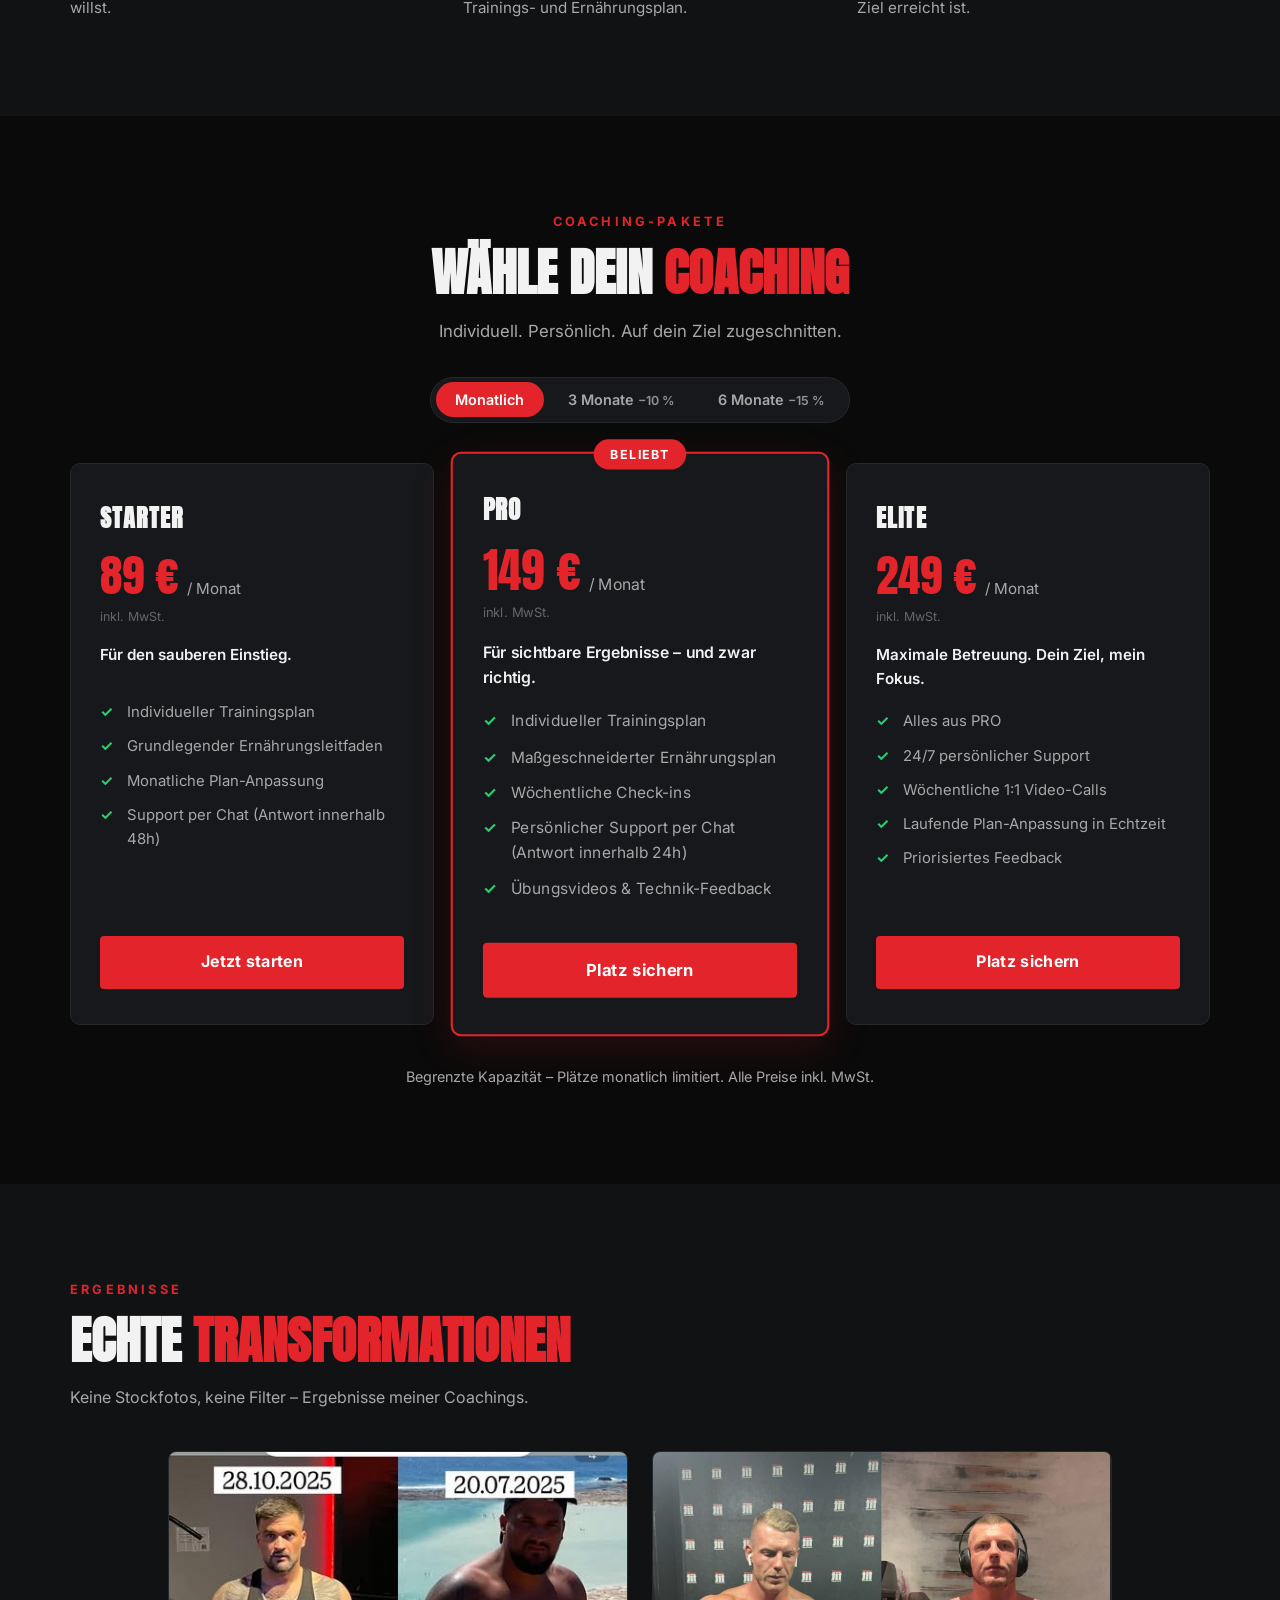
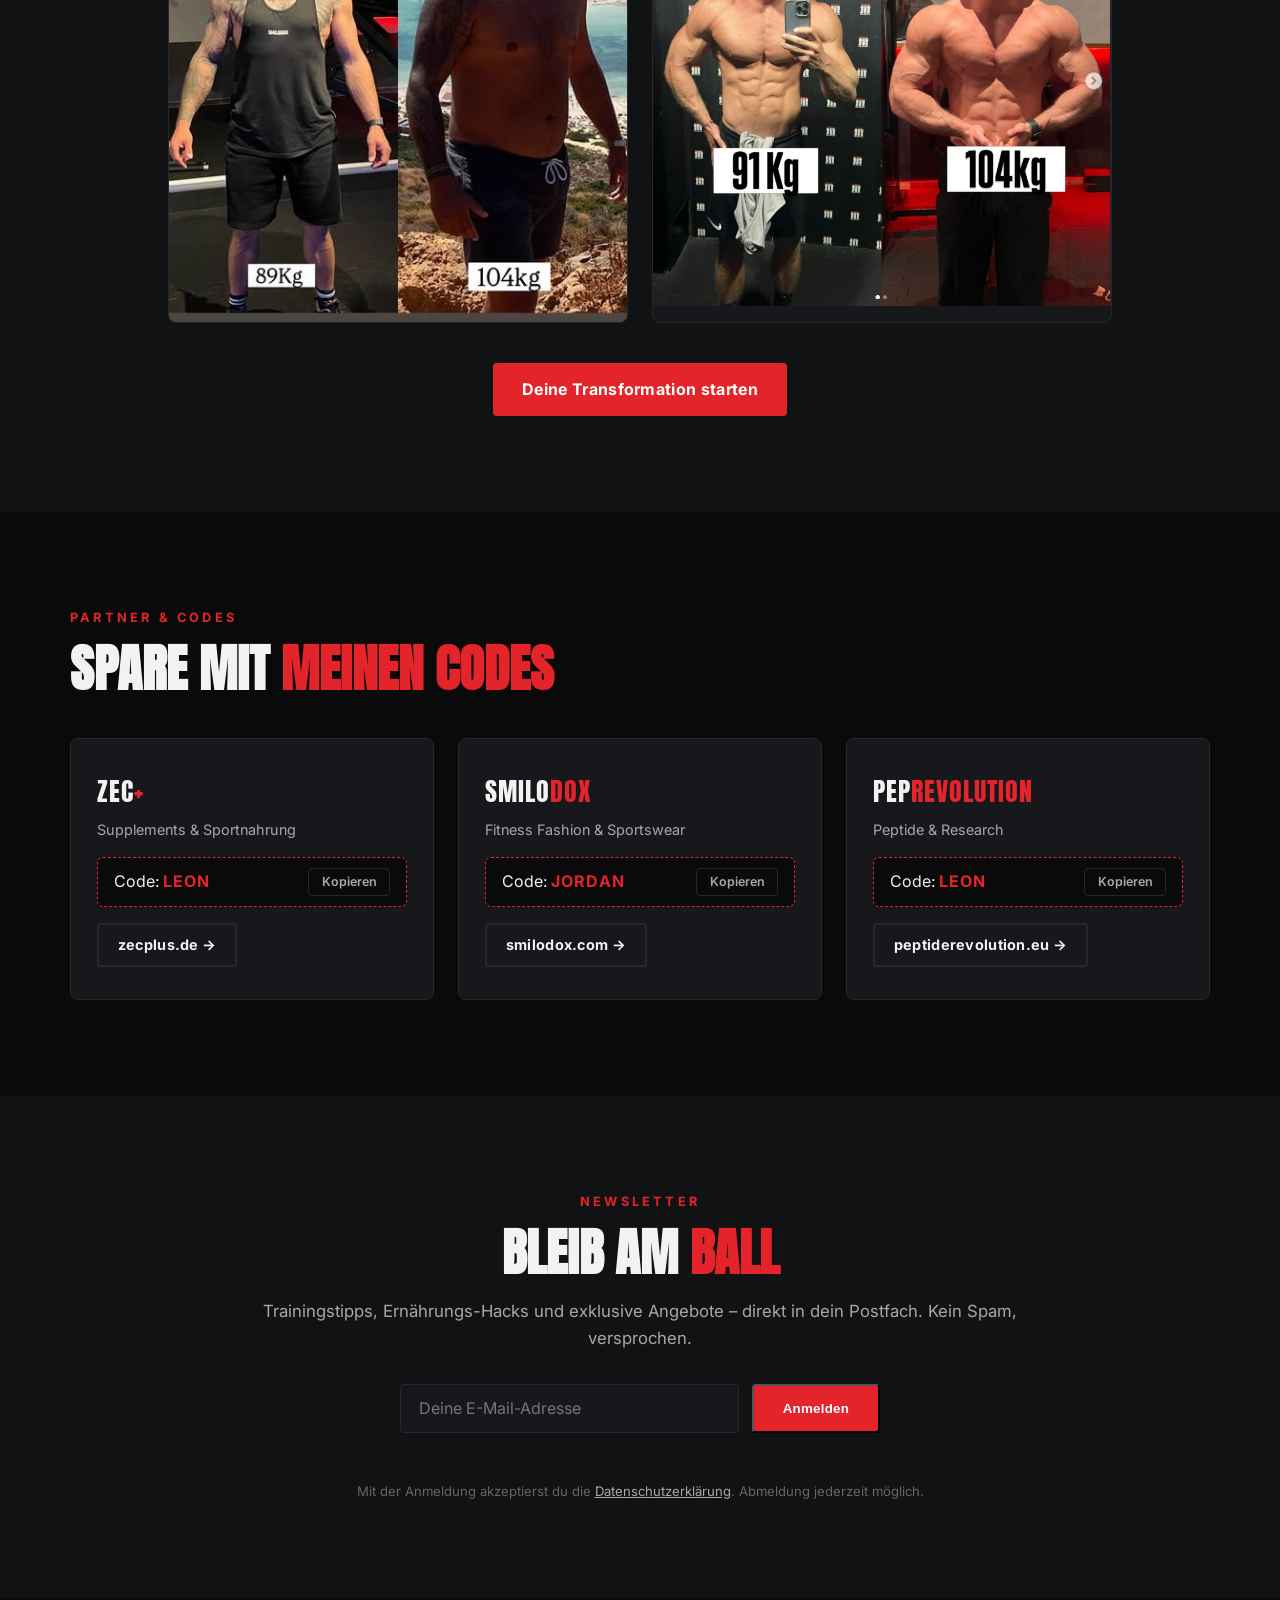
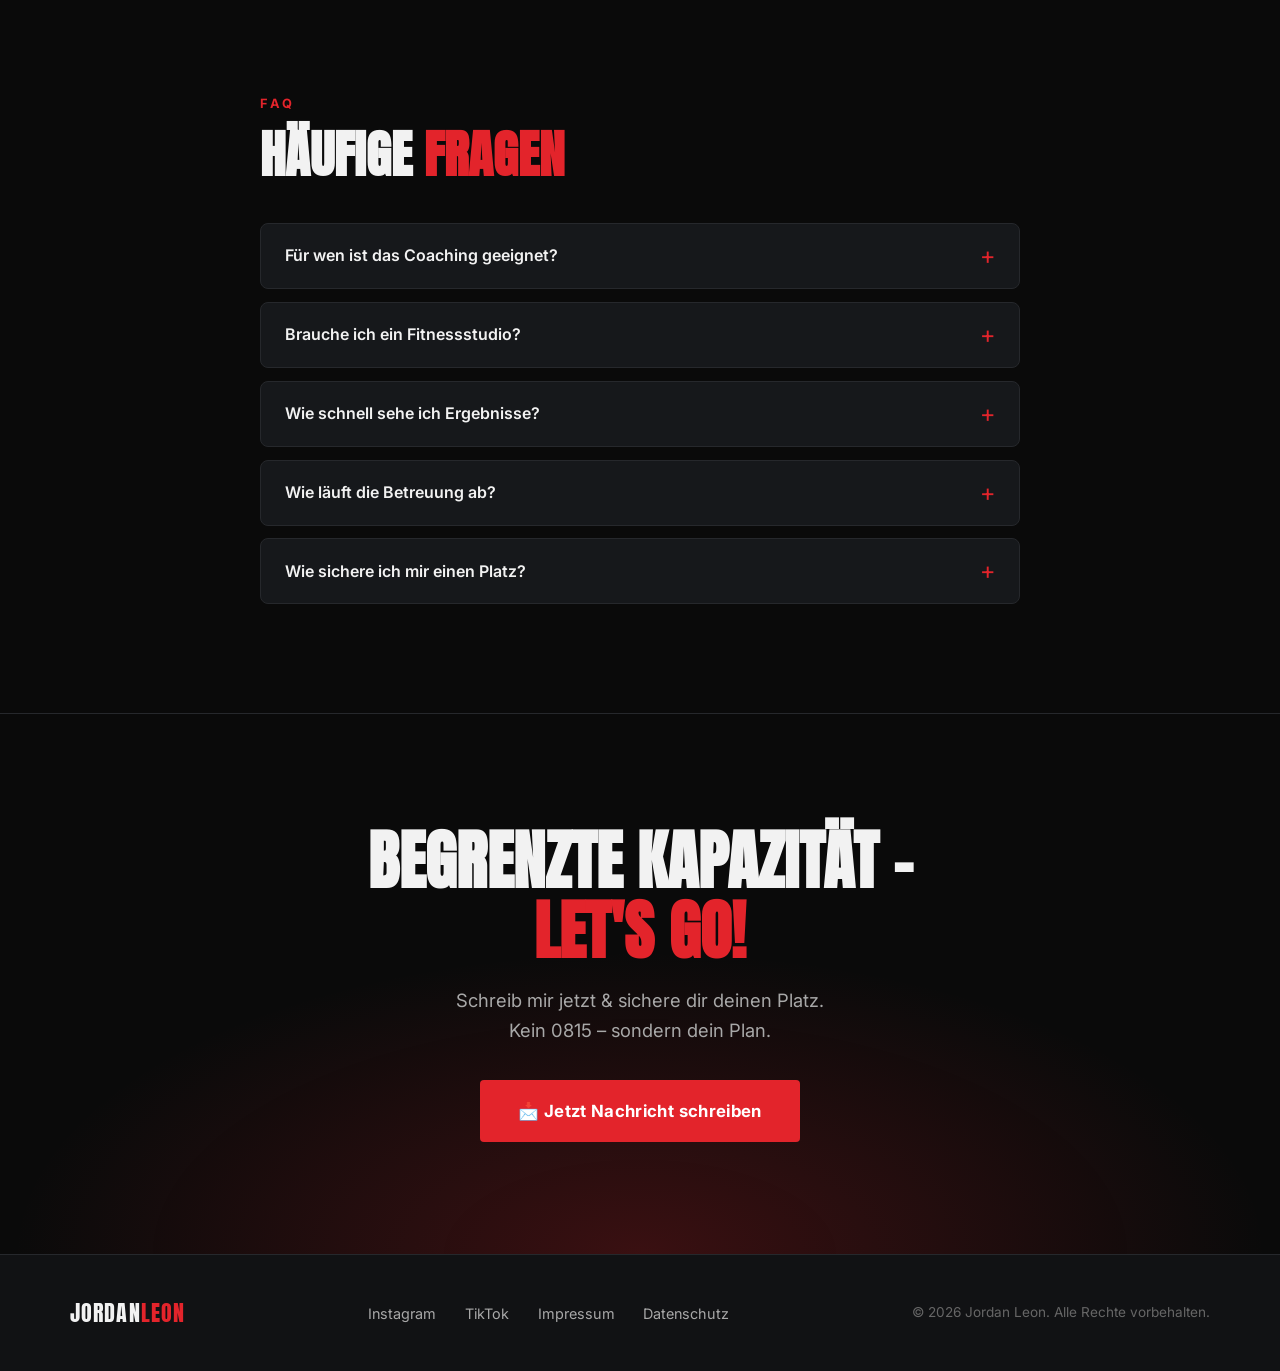
==== commit a8b2c8c6: "Hero-Videos wieder entfernt Co-Authored-By: Claude Opus 4.8 (1M context) <noreply@anthropic.com>" ====
--- a/index.html
+++ b/index.html
@@ -38,7 +38,6 @@
   <!-- ===== Hero ===== -->
   <section class="hero" id="top">
     <div class="container hero__inner">
-      <div class="hero__content">
       <p class="hero__kicker reveal">Personal Fitness Coaching</p>
       <h1 class="hero__title reveal">BEREIT FÜR<br><span>DEIN NEXT LEVEL?</span></h1>
       <p class="hero__sub reveal">Du willst sichtbare Ergebnisse – und zwar <strong class="accent">richtig</strong>?<br>
@@ -54,13 +53,6 @@
         <li>💪 Kein 0815 – sondern dein Plan.</li>
         <li>🎯 Dein Ziel – mein Fokus.</li>
       </ul>
-      </div>
-
-      <!-- Hero-Videos: wechseln sich automatisch mit Überblendung ab (js/main.js) -->
-      <div class="hero__media reveal" id="heroMedia" aria-hidden="true">
-        <video class="hero__video is-active" src="assets/hero-1.mp4" muted playsinline autoplay preload="auto"></video>
-        <video class="hero__video" src="assets/hero-2.mp4" muted playsinline preload="auto"></video>
-      </div>
     </div>
   </section>
 
--- a/css/styles.css
+++ b/css/styles.css
@@ -184,41 +184,6 @@
   font-weight: 600;
 }
 
-.hero__inner {
-  display: grid;
-  grid-template-columns: 1.2fr .8fr;
-  align-items: center;
-  gap: 3rem;
-}
-
-/* Hochformat-Videoframe rechts im Hero */
-.hero__media {
-  position: relative;
-  aspect-ratio: 9 / 16;
-  max-height: min(72svh, 640px);
-  width: 100%;
-  max-width: 360px;
-  justify-self: end;
-  border-radius: 20px;
-  overflow: hidden;
-  border: 1px solid rgba(255, 255, 255, .08);
-  box-shadow:
-    0 0 60px rgba(227, 36, 43, .25),
-    0 24px 48px rgba(0, 0, 0, .5);
-}
-
-.hero__video {
-  position: absolute;
-  inset: 0;
-  width: 100%;
-  height: 100%;
-  object-fit: cover;
-  opacity: 0;
-  transition: opacity .8s ease;
-}
-
-.hero__video.is-active { opacity: 1; }
-
 /* ===== Sections ===== */
 .section { padding: 6rem 0; }
 
@@ -749,9 +714,6 @@
 
 /* ===== Responsive ===== */
 @media (max-width: 900px) {
-  .hero { padding-top: 6rem; }
-  .hero__inner { grid-template-columns: 1fr; gap: 2.5rem; }
-  .hero__media { justify-self: center; max-width: 300px; max-height: 60svh; }
   .about__grid { grid-template-columns: 1fr; gap: 2.5rem; }
   .about__image { max-width: 420px; margin-inline: auto; }
   .features__grid { grid-template-columns: repeat(2, 1fr); }
